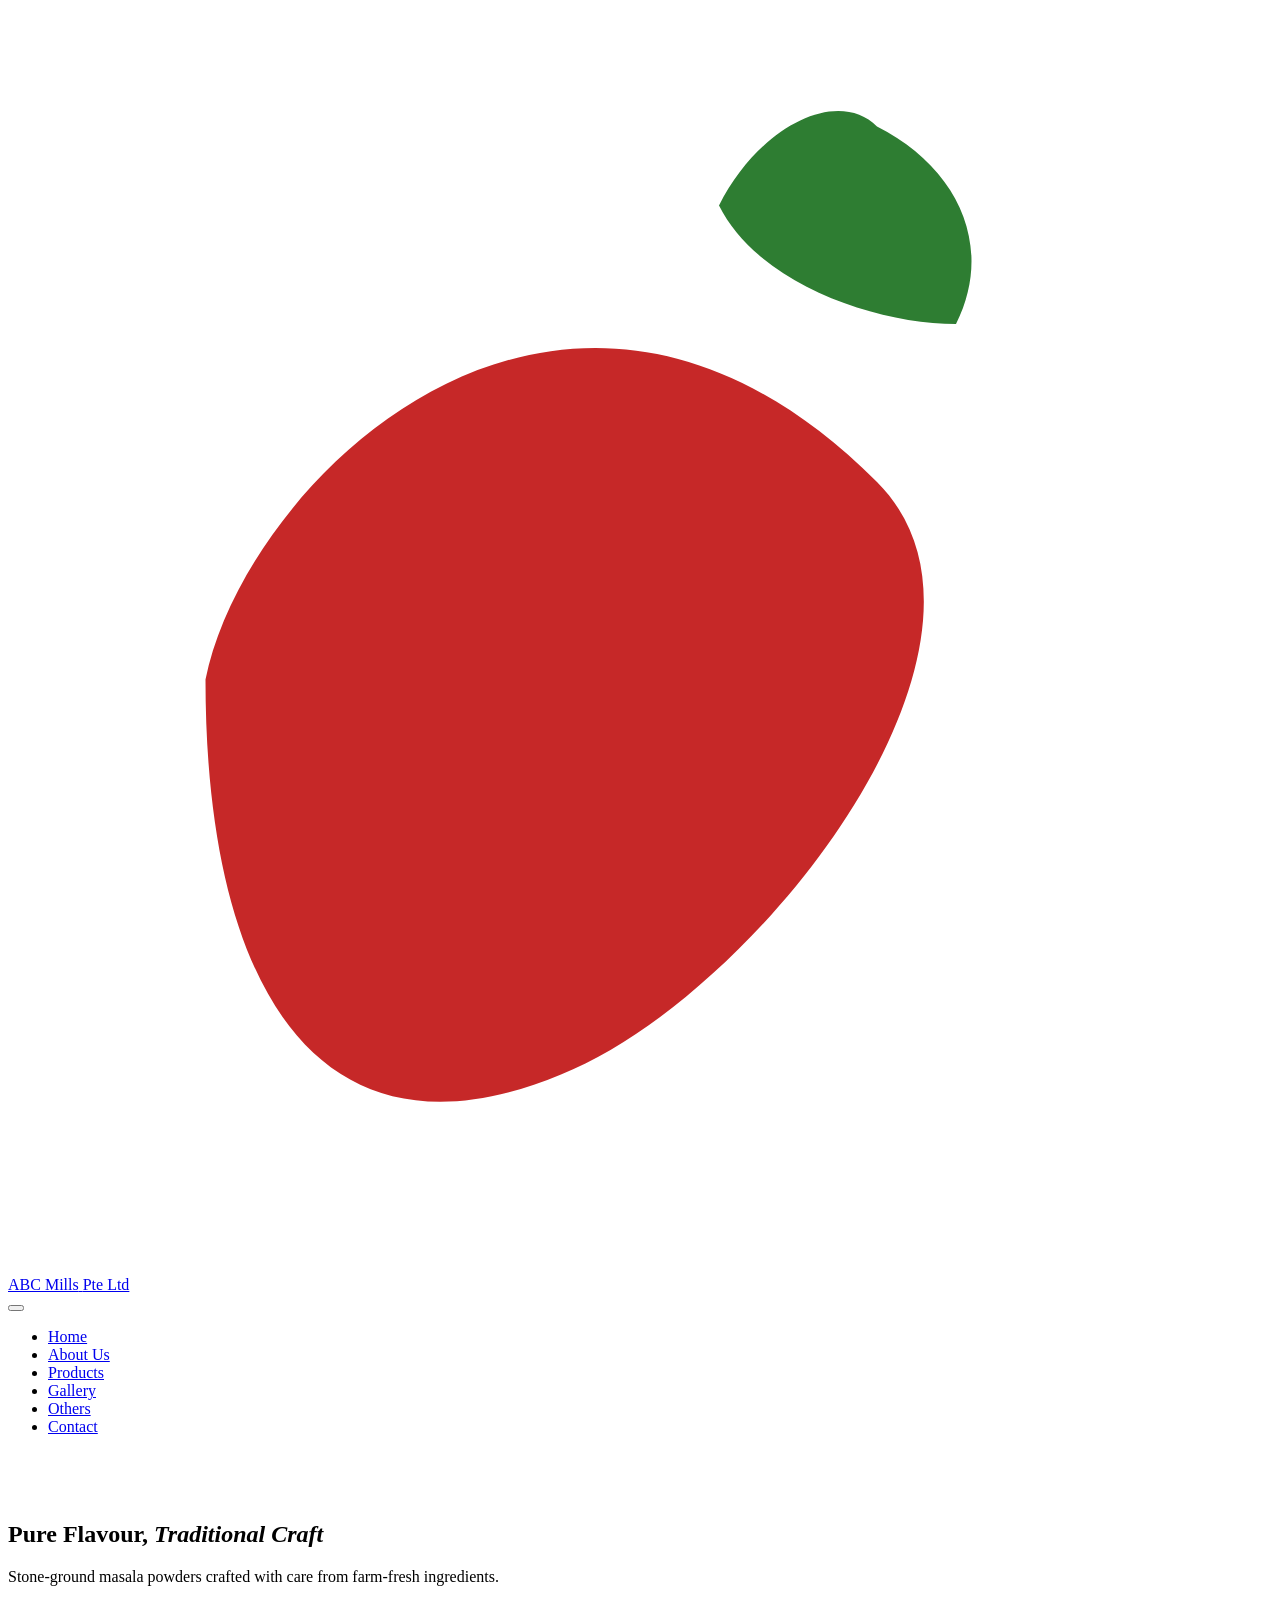
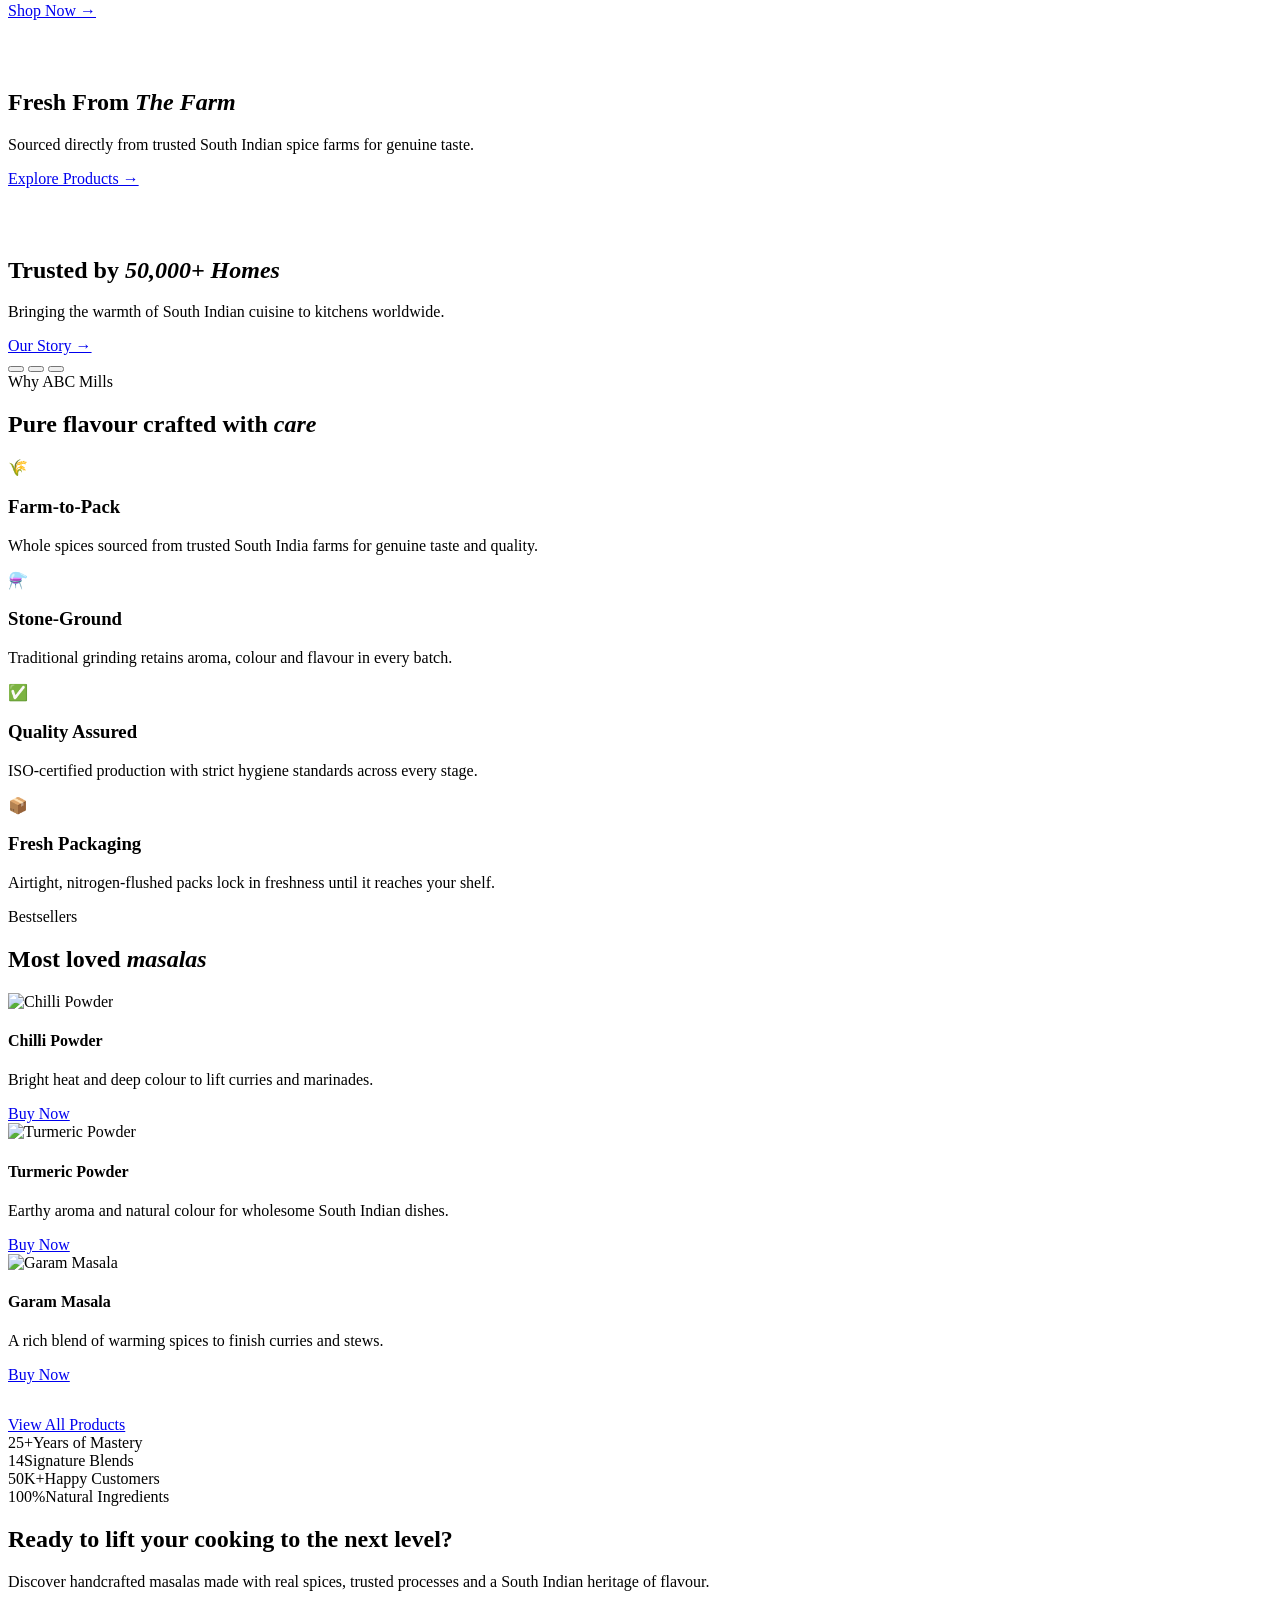
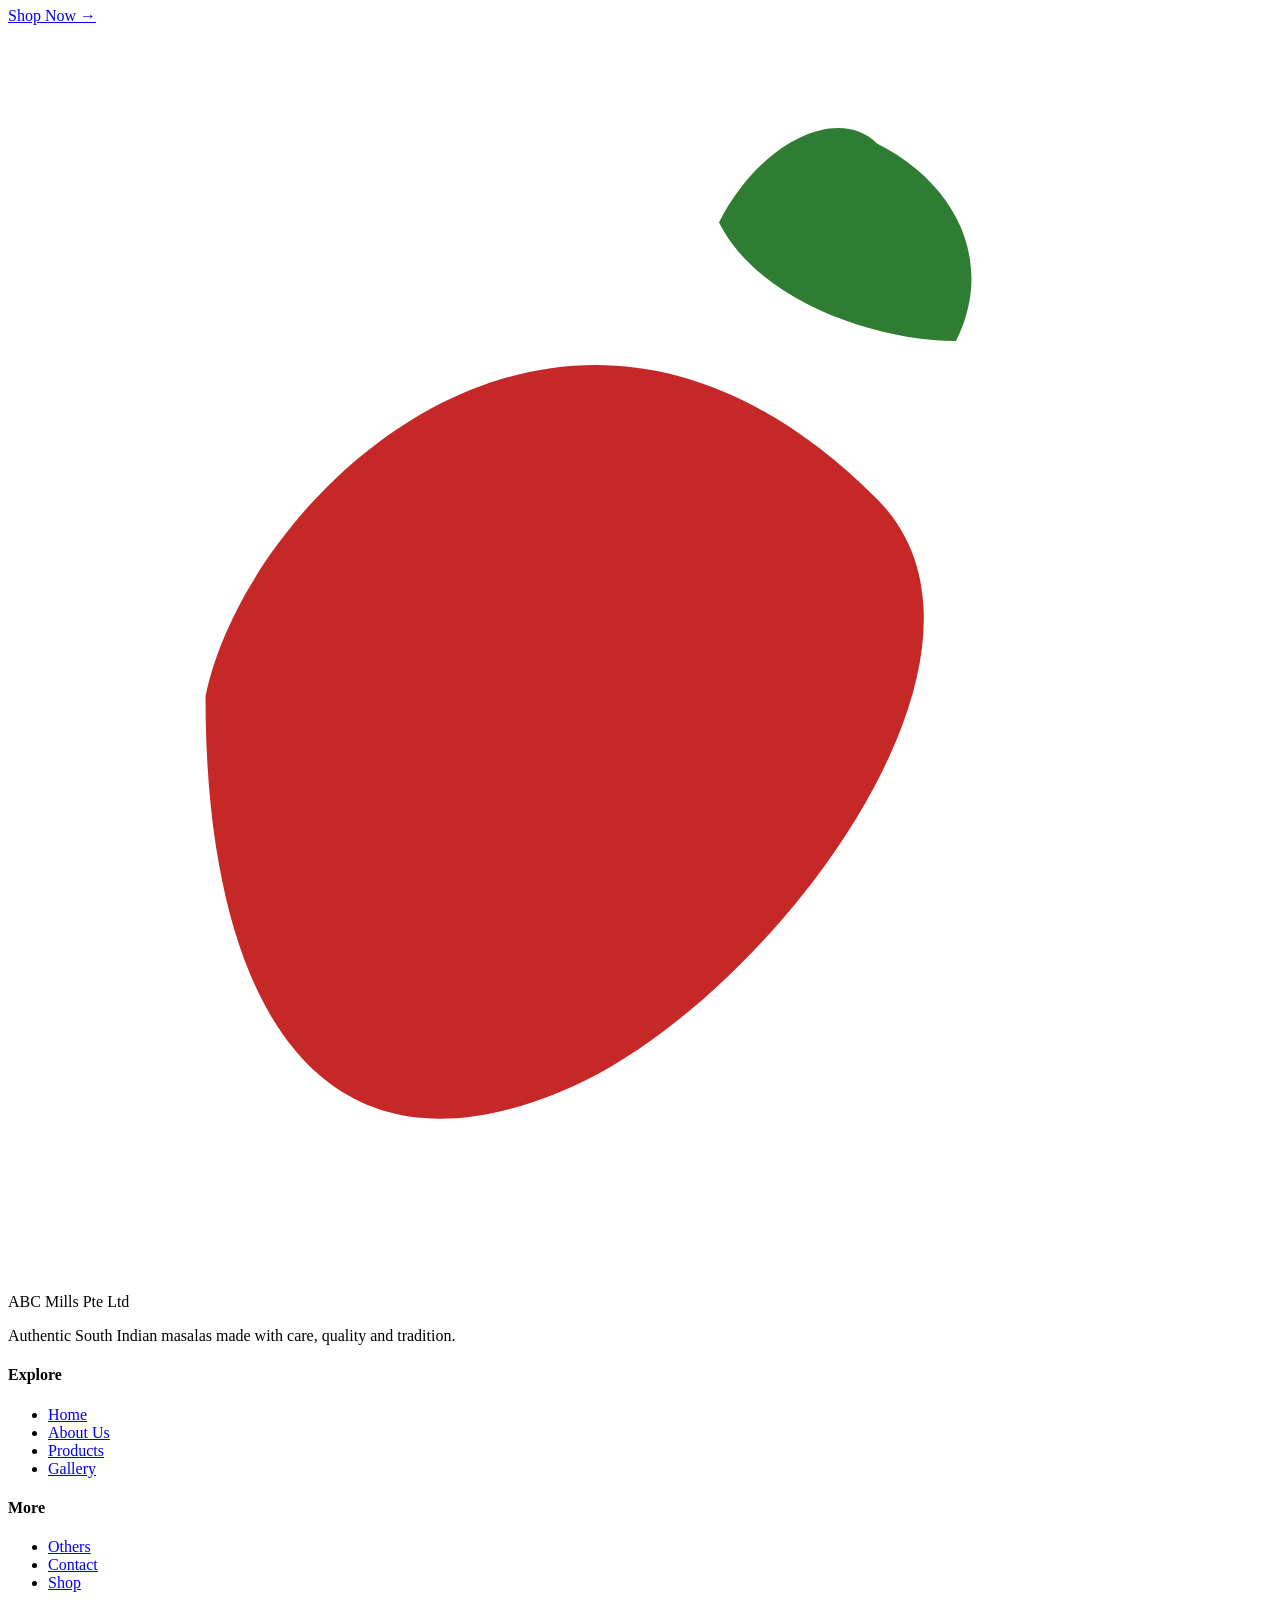
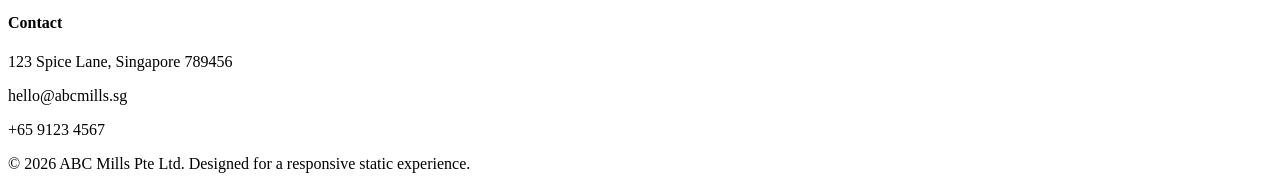
==== index.html @ 27a4ec45 "Add files via upload" ====
﻿<!DOCTYPE html>
<html lang="en">
<head>
  <meta charset="UTF-8" />
  <meta name="viewport" content="width=device-width, initial-scale=1.0" />
  <meta name="description" content="ABC Mills Pte Ltd makes authentic South Indian masala powders with fresh ingredients and traditional grinding methods." />
  <meta name="keywords" content="ABC Mills, masala powder, South Indian spices, chilli powder, turmeric, garam masala" />
  <meta name="author" content="ABC Mills Pte Ltd" />
  <title>ABC Mills Pte Ltd – Home</title>
  <link rel="preconnect" href="https://fonts.googleapis.com" />
  <link rel="preconnect" href="https://fonts.gstatic.com" crossorigin />
  <link href="https://fonts.googleapis.com/css2?family=Playfair+Display:ital,wght@0,400;0,600;0,700;1,400&family=DM+Sans:wght@300;400;500;600&display=swap" rel="stylesheet" />
  <!-- Font Awesome CDN -->
  <link rel="stylesheet" href="https://cdnjs.cloudflare.com/ajax/libs/font-awesome/6.5.1/css/all.min.css" integrity="sha512-DTOQO9RWCH3ppGqcWaEA1BIZOC6xxalwEsw9c2QQeAIftl+Vegovlnee1c9QX4TctnWMn13TZye+giMm8e2LwA==" crossorigin="anonymous" referrerpolicy="no-referrer" />
  <link rel="stylesheet" href="css/style.css" />
  <style>
    .hero-badge {
      display: inline-block;
      background: rgba(255,255,255,0.15);
      color: #fff;
      font-size: 0.8rem;
      font-weight: 600;
      letter-spacing: 1px;
      text-transform: uppercase;
      padding: 6px 16px;
      border-radius: 100px;
      margin-bottom: 1.25rem;
      border: 1px solid rgba(255,255,255,0.3);
      backdrop-filter: blur(4px);
    }
  </style>
</head>
<body data-page="home">
  <nav class="navbar" id="navbar" role="navigation" aria-label="Primary navigation">
    <div class="nav-container">
      <a href="index.html" class="nav-logo" aria-label="ABC Mills home page">
        <span class="logo-icon" aria-hidden="true">
          <svg xmlns="http://www.w3.org/2000/svg" viewBox="0 0 64 64" role="img" aria-hidden="true">
            <path fill="#c62828" d="M10 34c2-10 18-26 34-10 8 8-6 26-16 30-12 5-18-4-18-20z"/>
            <path fill="#2e7d32" d="M44 6c4 2 6 6 4 10-4 0-10-2-12-6 2-4 6-6 8-4z"/>
          </svg>
        </span>
        <div>
          <span class="logo-name">ABC Mills</span>
          <span class="logo-tagline">Pte Ltd</span>
        </div>
      </a>
      <button class="hamburger" id="hamburger" aria-controls="navLinks" aria-expanded="false" aria-label="Toggle menu">
        <span></span><span></span><span></span>
      </button>
      <ul class="nav-links" id="navLinks">
        <li><a href="index.html" class="nav-link" data-page="home">Home</a></li>
        <li><a href="about.html" class="nav-link" data-page="about">About Us</a></li>
        <li><a href="products.html" class="nav-link" data-page="products">Products</a></li>
        <li><a href="gallery.html" class="nav-link" data-page="gallery">Gallery</a></li>
        <li><a href="others.html" class="nav-link" data-page="others">Others</a></li>
        <li><a href="contact.html" class="nav-link" data-page="contact">Contact</a></li>
      </ul>
    </div>
  </nav>

  <main>
    <!-- ===== HERO BANNER SECTION ===== -->
    <section class="section" style="padding-bottom: 0;">
      <div class="container">
        <div class="hero-banner">
          <div class="hero-banner-slide active" style="background-image: url('img/banner/banner1.jpg');">
            <div class="hero-banner-content">
              <span class="hero-badge">Authentic South Indian Spices</span>
              <h1>Pure Flavour, <em>Traditional Craft</em></h1>
              <p>Stone-ground masala powders crafted with care from farm-fresh ingredients.</p>
              <a href="dummy-shop.html" class="btn btn-primary btn-lg">Shop Now →</a>
            </div>
          </div>
          <div class="hero-banner-slide" style="background-image: url('img/banner/banner2.jpg');">
            <div class="hero-banner-content">
              <span class="hero-badge">Premium Quality</span>
              <h1>Fresh From <em>The Farm</em></h1>
              <p>Sourced directly from trusted South Indian spice farms for genuine taste.</p>
              <a href="products.html" class="btn btn-primary btn-lg">Explore Products →</a>
            </div>
          </div>
          <div class="hero-banner-slide" style="background-image: url('img/banner/banner3.jpg');">
            <div class="hero-banner-content">
              <span class="hero-badge">25+ Years of Excellence</span>
              <h1>Trusted by <em>50,000+ Homes</em></h1>
              <p>Bringing the warmth of South Indian cuisine to kitchens worldwide.</p>
              <a href="about.html" class="btn btn-primary btn-lg">Our Story →</a>
            </div>
          </div>
          <div class="hero-banner-dots">
            <button class="hero-banner-dot active" aria-label="Go to slide 1"></button>
            <button class="hero-banner-dot" aria-label="Go to slide 2"></button>
            <button class="hero-banner-dot" aria-label="Go to slide 3"></button>
          </div>
        </div>
      </div>
    </section>

    <!-- ===== HIGHLIGHTS SECTION ===== -->
    <section class="section highlights-section">
      <div class="container">
        <div class="section-header">
          <span class="section-tag">Why ABC Mills</span>
          <h2>Pure flavour crafted with <em>care</em></h2>
        </div>
        <div class="highlights-grid">
          <div class="highlight-card animate-target">
            <span class="hcard-icon">🌾</span>
            <h3>Farm-to-Pack</h3>
            <p>Whole spices sourced from trusted South India farms for genuine taste and quality.</p>
          </div>
          <div class="highlight-card animate-target">
            <span class="hcard-icon">⚗️</span>
            <h3>Stone-Ground</h3>
            <p>Traditional grinding retains aroma, colour and flavour in every batch.</p>
          </div>
          <div class="highlight-card animate-target">
            <span class="hcard-icon">✅</span>
            <h3>Quality Assured</h3>
            <p>ISO-certified production with strict hygiene standards across every stage.</p>
          </div>
          <div class="highlight-card animate-target">
            <span class="hcard-icon">📦</span>
            <h3>Fresh Packaging</h3>
            <p>Airtight, nitrogen-flushed packs lock in freshness until it reaches your shelf.</p>
          </div>
        </div>
      </div>
    </section>

    <!-- ===== BESTSELLERS SECTION ===== -->
    <section class="section bestsellers-section">
      <div class="container">
        <div class="section-header">
          <span class="section-tag">Bestsellers</span>
          <h2>Most loved <em>masalas</em></h2>
        </div>
        <div class="products-grid">
          <div class="product-card animate-target">
            <div class="product-img">
              <img src="img/products/chilli-powder.jfif" alt="Chilli Powder" loading="lazy" />
            </div>
            <div class="product-info">
              <h4>Chilli Powder</h4>
              <p>Bright heat and deep colour to lift curries and marinades.</p>
              <a href="dummy-shop.html" class="btn btn-sm">Buy Now</a>
            </div>
          </div>
          <div class="product-card animate-target">
            <div class="product-img">
              <img src="img/products/turmeric-powder.jfif" alt="Turmeric Powder" loading="lazy" />
            </div>
            <div class="product-info">
              <h4>Turmeric Powder</h4>
              <p>Earthy aroma and natural colour for wholesome South Indian dishes.</p>
              <a href="dummy-shop.html" class="btn btn-sm">Buy Now</a>
            </div>
          </div>
          <div class="product-card animate-target">
            <div class="product-img">
              <img src="img/products/garam-masala.jfif" alt="Garam Masala" loading="lazy" />
            </div>
            <div class="product-info">
              <h4>Garam Masala</h4>
              <p>A rich blend of warming spices to finish curries and stews.</p>
              <a href="dummy-shop.html" class="btn btn-sm">Buy Now</a>
            </div>
          </div>
        </div>
        <div class="text-center" style="margin-top:2rem">
          <a href="products.html" class="btn btn-primary">View All Products</a>
        </div>
      </div>
    </section>

    <!-- ===== STATS BANNER ===== -->
    <section class="stats-banner">
      <div class="container">
        <div class="stats-grid">
          <div class="stat-item"><span class="stat-num">25+</span><span class="stat-label">Years of Mastery</span></div>
          <div class="stat-item"><span class="stat-num">14</span><span class="stat-label">Signature Blends</span></div>
          <div class="stat-item"><span class="stat-num">50K+</span><span class="stat-label">Happy Customers</span></div>
          <div class="stat-item"><span class="stat-num">100%</span><span class="stat-label">Natural Ingredients</span></div>
        </div>
      </div>
    </section>

    <!-- ===== CTA SECTION ===== -->
    <section class="section cta-section">
      <div class="container">
        <div class="cta-box animate-target">
          <h2>Ready to lift your cooking to the next level?</h2>
          <p>Discover handcrafted masalas made with real spices, trusted processes and a South Indian heritage of flavour.</p>
          <a href="dummy-shop.html" class="btn btn-primary btn-lg">Shop Now →</a>
        </div>
      </div>
    </section>
  </main>

  <!-- ===== FOOTER ===== -->
  <footer class="footer">
    <div class="container footer-top">
      <div class="footer-grid">
        <div class="footer-brand">
          <div class="footer-logo">
            <span class="logo-icon" aria-hidden="true">
              <svg xmlns="http://www.w3.org/2000/svg" viewBox="0 0 64 64" role="img" aria-hidden="true">
                <path fill="#c62828" d="M10 34c2-10 18-26 34-10 8 8-6 26-16 30-12 5-18-4-18-20z"/>
                <path fill="#2e7d32" d="M44 6c4 2 6 6 4 10-4 0-10-2-12-6 2-4 6-6 8-4z"/>
              </svg>
            </span>
            <div>
              <span class="logo-name">ABC Mills</span>
              <span class="logo-tagline">Pte Ltd</span>
            </div>
          </div>
          <p>Authentic South Indian masalas made with care, quality and tradition.</p>
        </div>
        <div class="footer-nav">
          <h4>Explore</h4>
          <ul>
            <li><a href="index.html">Home</a></li>
            <li><a href="about.html">About Us</a></li>
            <li><a href="products.html">Products</a></li>
            <li><a href="gallery.html">Gallery</a></li>
          </ul>
        </div>
        <div class="footer-nav">
          <h4>More</h4>
          <ul>
            <li><a href="others.html">Others</a></li>
            <li><a href="contact.html">Contact</a></li>
            <li><a href="dummy-shop.html">Shop</a></li>
          </ul>
        </div>
        <div class="footer-contact">
          <h4>Contact</h4>
          <p>123 Spice Lane, Singapore 789456</p>
          <p>hello@abcmills.sg</p>
          <p>+65 9123 4567</p>
        </div>
      </div>
    </div>
    <div class="container footer-bottom">
      <p>© 2026 ABC Mills Pte Ltd. Designed for a responsive static experience.</p>
    </div>
  </footer>

  <script src="js/main.js"></script>
</body>
</html>
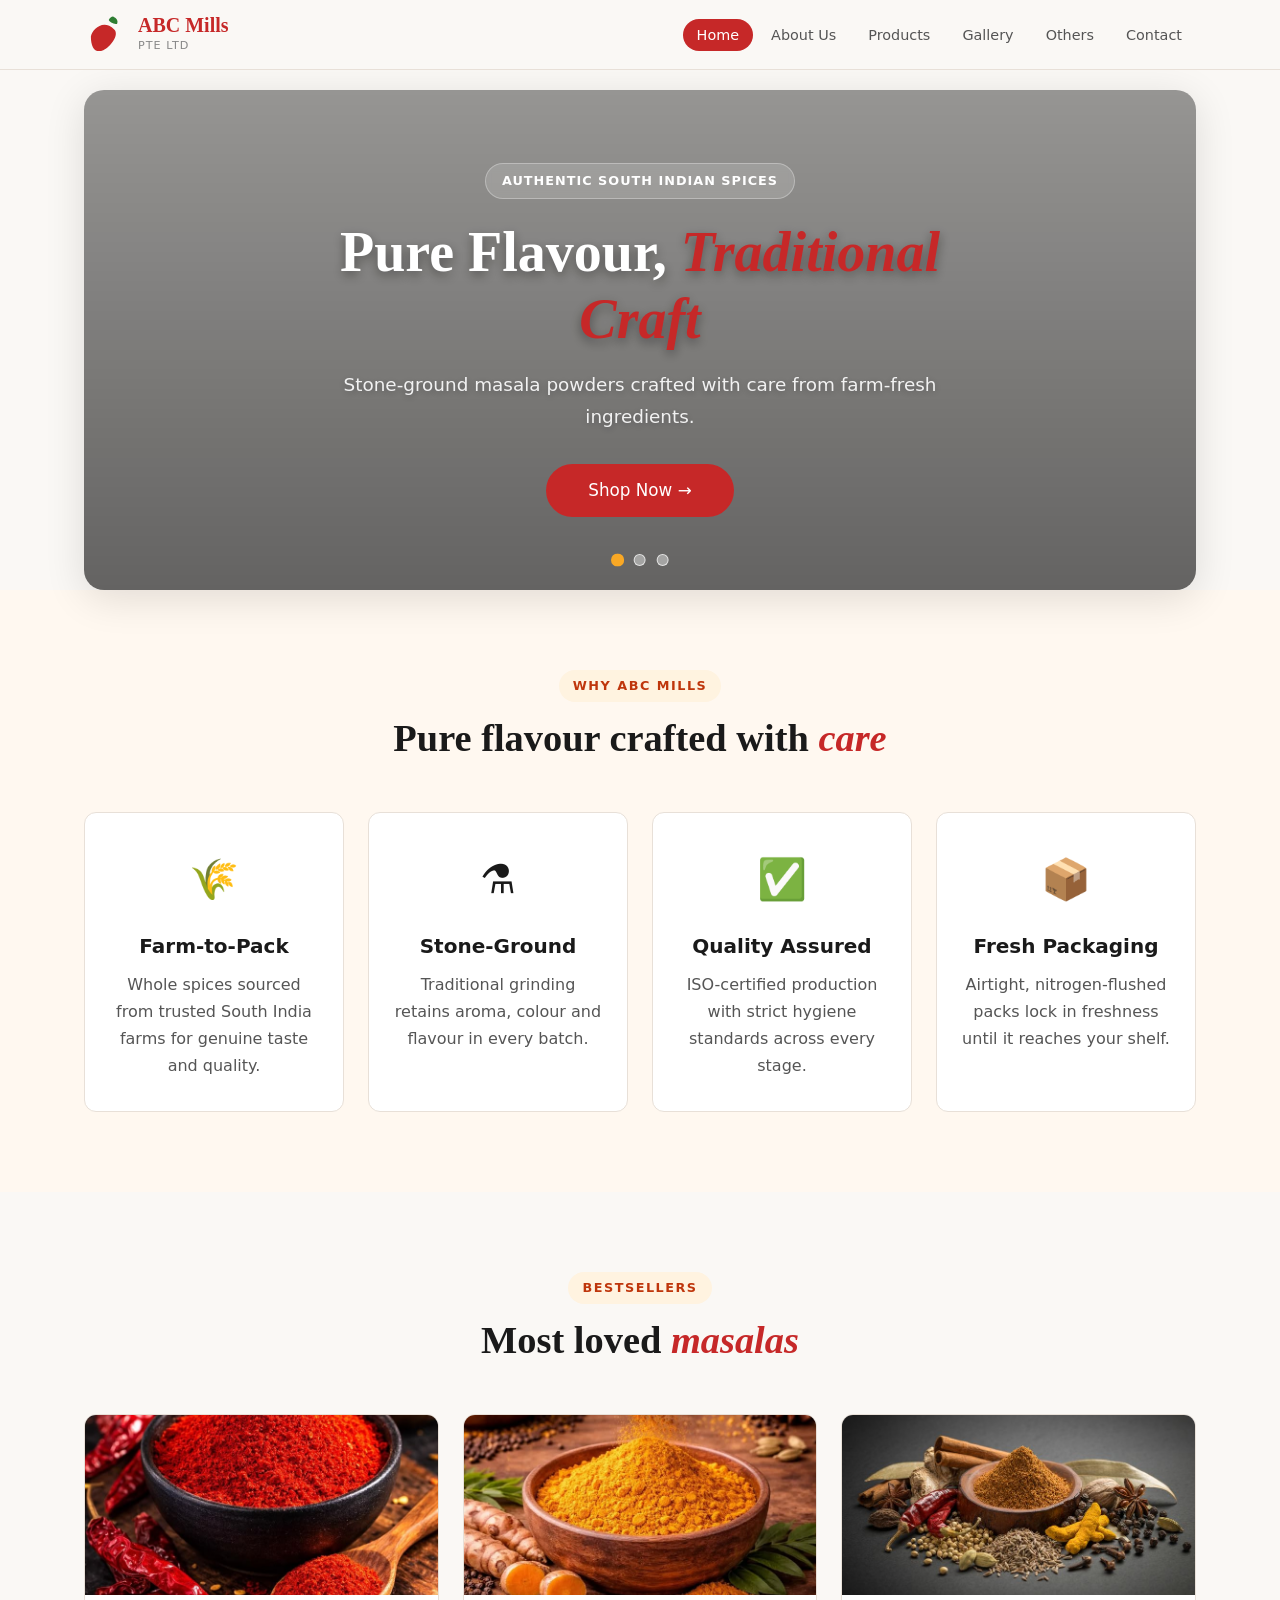
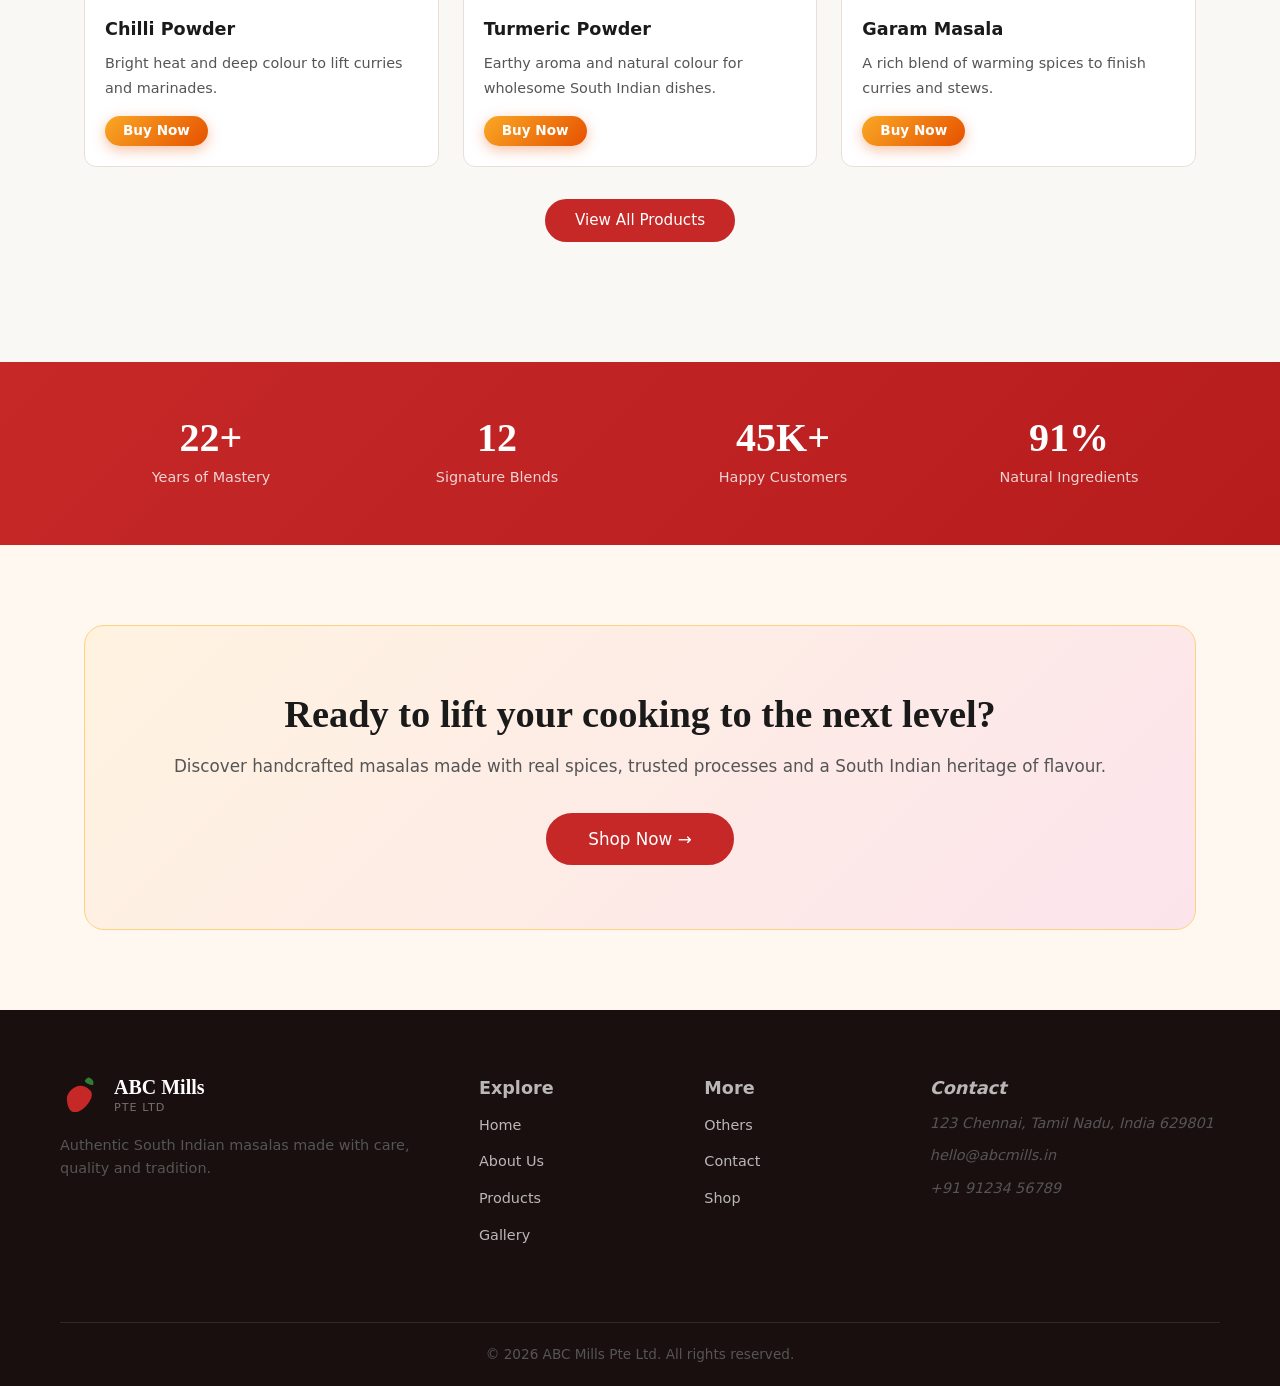
==== commit 8181a999: "Akil" ====
--- a/index.html
+++ b/index.html
@@ -3,17 +3,69 @@
 <head>
   <meta charset="UTF-8" />
   <meta name="viewport" content="width=device-width, initial-scale=1.0" />
-  <meta name="description" content="ABC Mills Pte Ltd makes authentic South Indian masala powders with fresh ingredients and traditional grinding methods." />
-  <meta name="keywords" content="ABC Mills, masala powder, South Indian spices, chilli powder, turmeric, garam masala" />
+
+  <meta name="description" content="ABC Mills Pte Ltd – Authentic South Indian masala powders stone-ground from farm-fresh spices. Shop chilli powder, turmeric, garam masala and 14+ signature blends. Trusted by 50,000+ homes." />
+  <meta name="keywords" content="ABC Mills, masala powder, South Indian spices, chilli powder, turmeric powder, garam masala, stone-ground spices, India spices, authentic masala" />
   <meta name="author" content="ABC Mills Pte Ltd" />
-  <title>ABC Mills Pte Ltd – Home</title>
+  <meta name="robots" content="index, follow" />
+  <link rel="canonical" href="https://abc-mills.netlify.app//index.html" />
+
+  <meta property="og:type" content="website" />
+  <meta property="og:url" content="https://abc-mills.netlify.app//" />
+  <meta property="og:title" content="ABC Mills Pte Ltd – Authentic South Indian Masala Powders" />
+  <meta property="og:description" content="Stone-ground masala powders crafted with care from farm-fresh South Indian spices. 25+ years of tradition, trusted by 50,000+ homes." />
+  <meta property="og:image" content="https://abc-mills.netlify.app//img/og-image.jpg" />
+  <meta property="og:site_name" content="ABC Mills Pte Ltd" />
+  <meta property="og:locale" content="en_IND" />
+
+  <meta name="twitter:card" content="summary_large_image" />
+  <meta name="twitter:title" content="ABC Mills Pte Ltd – Authentic South Indian Masala Powders" />
+  <meta name="twitter:description" content="Stone-ground masala powders from farm-fresh South Indian spices. Trusted by 50,000+ homes." />
+  <meta name="twitter:image" content="https://abc-mills.netlify.app//img/og-image.jpg" />
+
+  <title>ABC Mills Pte Ltd – Authentic South Indian Masala Powders | Since 1999</title>
+
   <link rel="preconnect" href="https://fonts.googleapis.com" />
   <link rel="preconnect" href="https://fonts.gstatic.com" crossorigin />
   <link href="https://fonts.googleapis.com/css2?family=Playfair+Display:ital,wght@0,400;0,600;0,700;1,400&family=DM+Sans:wght@300;400;500;600&display=swap" rel="stylesheet" />
-  <!-- Font Awesome CDN -->
   <link rel="stylesheet" href="https://cdnjs.cloudflare.com/ajax/libs/font-awesome/6.5.1/css/all.min.css" integrity="sha512-DTOQO9RWCH3ppGqcWaEA1BIZOC6xxalwEsw9c2QQeAIftl+Vegovlnee1c9QX4TctnWMn13TZye+giMm8e2LwA==" crossorigin="anonymous" referrerpolicy="no-referrer" />
   <link rel="stylesheet" href="css/style.css" />
+
   <style>
+    .hero-banner-section {
+      padding-top: calc(var(--nav-height) + 1.25rem); /* space below fixed nav */
+      padding-bottom: 0;
+    }
+    @media (max-width: 640px) {
+      .hero-banner-section {
+        padding-top: calc(var(--nav-height) + 1rem);
+      }
+    }
+
+    .btn-buy {
+      background: linear-gradient(135deg, #f9a825, #e65100);
+      color: #fff !important;
+      border: none;
+      font-weight: 600;
+      box-shadow: 0 4px 14px rgba(230, 81, 0, 0.35);
+      transition: all 0.25s ease;
+    }
+    .btn-buy:hover {
+      background: linear-gradient(135deg, #ffb300, #bf360c);
+      transform: translateY(-2px);
+      box-shadow: 0 6px 20px rgba(230, 81, 0, 0.5);
+    }
+
+    .stat-num {
+      display: block;
+      font-family: var(--font-display);
+      font-size: 2.5rem;
+      font-weight: 700;
+      color: #fff;
+      line-height: 1;
+      transition: opacity 0.3s;
+    }
+
     .hero-badge {
       display: inline-block;
       background: rgba(255,255,255,0.15);
@@ -48,80 +100,79 @@
       <button class="hamburger" id="hamburger" aria-controls="navLinks" aria-expanded="false" aria-label="Toggle menu">
         <span></span><span></span><span></span>
       </button>
-      <ul class="nav-links" id="navLinks">
-        <li><a href="index.html" class="nav-link" data-page="home">Home</a></li>
-        <li><a href="about.html" class="nav-link" data-page="about">About Us</a></li>
-        <li><a href="products.html" class="nav-link" data-page="products">Products</a></li>
-        <li><a href="gallery.html" class="nav-link" data-page="gallery">Gallery</a></li>
-        <li><a href="others.html" class="nav-link" data-page="others">Others</a></li>
-        <li><a href="contact.html" class="nav-link" data-page="contact">Contact</a></li>
+      <ul class="nav-links" id="navLinks" role="menubar">
+        <li role="none"><a href="index.html" class="nav-link active" data-page="home" role="menuitem">Home</a></li>
+        <li role="none"><a href="about.html" class="nav-link" data-page="about" role="menuitem">About Us</a></li>
+        <li role="none"><a href="products.html" class="nav-link" data-page="products" role="menuitem">Products</a></li>
+        <li role="none"><a href="gallery.html" class="nav-link" data-page="gallery" role="menuitem">Gallery</a></li>
+        <li role="none"><a href="others.html" class="nav-link" data-page="others" role="menuitem">Others</a></li>
+        <li role="none"><a href="contact.html" class="nav-link" data-page="contact" role="menuitem">Contact</a></li>
       </ul>
     </div>
   </nav>
 
-  <main>
-    <!-- ===== HERO BANNER SECTION ===== -->
-    <section class="section" style="padding-bottom: 0;">
-      <div class="container">
-        <div class="hero-banner">
-          <div class="hero-banner-slide active" style="background-image: url('img/banner/banner1.jpg');">
+  <main id="main-content">
+
+    <section class="section hero-banner-section" aria-label="Featured promotions">
+      <div class="container">
+        <div class="hero-banner" role="region" aria-label="Image slideshow">
+          <div class="hero-banner-slide active" style="background-image: url('img/banner/banner1.jpg');" aria-hidden="false">
             <div class="hero-banner-content">
               <span class="hero-badge">Authentic South Indian Spices</span>
               <h1>Pure Flavour, <em>Traditional Craft</em></h1>
               <p>Stone-ground masala powders crafted with care from farm-fresh ingredients.</p>
-              <a href="dummy-shop.html" class="btn btn-primary btn-lg">Shop Now →</a>
-            </div>
-          </div>
-          <div class="hero-banner-slide" style="background-image: url('img/banner/banner2.jpg');">
+              <a href="dummy-shop.html" class="btn btn-primary btn-lg" aria-label="Shop ABC Mills masala powders">Shop Now →</a>
+            </div>
+          </div>
+          <div class="hero-banner-slide" style="background-image: url('img/banner/banner2.jpg');" aria-hidden="true">
             <div class="hero-banner-content">
               <span class="hero-badge">Premium Quality</span>
               <h1>Fresh From <em>The Farm</em></h1>
               <p>Sourced directly from trusted South Indian spice farms for genuine taste.</p>
-              <a href="products.html" class="btn btn-primary btn-lg">Explore Products →</a>
-            </div>
-          </div>
-          <div class="hero-banner-slide" style="background-image: url('img/banner/banner3.jpg');">
+              <a href="products.html" class="btn btn-primary btn-lg" aria-label="Explore ABC Mills products">Explore Products →</a>
+            </div>
+          </div>
+          <div class="hero-banner-slide" style="background-image: url('img/banner/banner3.jpg');" aria-hidden="true">
             <div class="hero-banner-content">
               <span class="hero-badge">25+ Years of Excellence</span>
               <h1>Trusted by <em>50,000+ Homes</em></h1>
               <p>Bringing the warmth of South Indian cuisine to kitchens worldwide.</p>
-              <a href="about.html" class="btn btn-primary btn-lg">Our Story →</a>
-            </div>
-          </div>
-          <div class="hero-banner-dots">
-            <button class="hero-banner-dot active" aria-label="Go to slide 1"></button>
-            <button class="hero-banner-dot" aria-label="Go to slide 2"></button>
-            <button class="hero-banner-dot" aria-label="Go to slide 3"></button>
-          </div>
-        </div>
-      </div>
-    </section>
-
-    <!-- ===== HIGHLIGHTS SECTION ===== -->
-    <section class="section highlights-section">
+              <a href="about.html" class="btn btn-primary btn-lg" aria-label="Learn about ABC Mills story">Our Story →</a>
+            </div>
+          </div>
+          <div class="hero-banner-dots" role="tablist" aria-label="Slideshow controls">
+            <button class="hero-banner-dot active" aria-label="Go to slide 1" role="tab" aria-selected="true"></button>
+            <button class="hero-banner-dot" aria-label="Go to slide 2" role="tab" aria-selected="false"></button>
+            <button class="hero-banner-dot" aria-label="Go to slide 3" role="tab" aria-selected="false"></button>
+          </div>
+        </div>
+      </div>
+    </section>
+
+    <section class="section highlights-section" aria-labelledby="highlights-heading">
       <div class="container">
         <div class="section-header">
           <span class="section-tag">Why ABC Mills</span>
-          <h2>Pure flavour crafted with <em>care</em></h2>
+          <h2 id="highlights-heading">Pure flavour crafted with <em>care</em></h2>
         </div>
         <div class="highlights-grid">
           <div class="highlight-card animate-target">
-            <span class="hcard-icon">🌾</span>
+            <span class="hcard-icon" aria-hidden="true">🌾</span>
             <h3>Farm-to-Pack</h3>
             <p>Whole spices sourced from trusted South India farms for genuine taste and quality.</p>
           </div>
           <div class="highlight-card animate-target">
-            <span class="hcard-icon">⚗️</span>
+            <span class="hcard-icon" aria-hidden="true">⚗️</span>
             <h3>Stone-Ground</h3>
             <p>Traditional grinding retains aroma, colour and flavour in every batch.</p>
           </div>
           <div class="highlight-card animate-target">
-            <span class="hcard-icon">✅</span>
+            <span class="hcard-icon" aria-hidden="true">✅</span>
             <h3>Quality Assured</h3>
             <p>ISO-certified production with strict hygiene standards across every stage.</p>
           </div>
           <div class="highlight-card animate-target">
-            <span class="hcard-icon">📦</span>
+            <span class="hcard-icon" aria-hidden="true">📦</span>
             <h3>Fresh Packaging</h3>
             <p>Airtight, nitrogen-flushed packs lock in freshness until it reaches your shelf.</p>
           </div>
@@ -129,77 +180,85 @@
       </div>
     </section>
 
-    <!-- ===== BESTSELLERS SECTION ===== -->
-    <section class="section bestsellers-section">
+    <section class="section bestsellers-section" aria-labelledby="bestsellers-heading">
       <div class="container">
         <div class="section-header">
           <span class="section-tag">Bestsellers</span>
-          <h2>Most loved <em>masalas</em></h2>
-        </div>
-        <div class="products-grid">
-          <div class="product-card animate-target">
+          <h2 id="bestsellers-heading">Most loved <em>masalas</em></h2>
+        </div>
+        <div class="products-grid" role="list">
+          <article class="product-card animate-target" role="listitem" itemscope itemtype="https://schema.org/Product">
             <div class="product-img">
-              <img src="img/products/chilli-powder.jfif" alt="Chilli Powder" loading="lazy" />
+              <img src="img/products/chilli-powder.jfif" alt="ABC Mills Chilli Powder – bright red, stone-ground for bold heat" loading="lazy" itemprop="image" />
             </div>
             <div class="product-info">
-              <h4>Chilli Powder</h4>
-              <p>Bright heat and deep colour to lift curries and marinades.</p>
-              <a href="dummy-shop.html" class="btn btn-sm">Buy Now</a>
-            </div>
-          </div>
-          <div class="product-card animate-target">
+              <h4 itemprop="name">Chilli Powder</h4>
+              <p itemprop="description">Bright heat and deep colour to lift curries and marinades.</p>
+              <a href="dummy-shop.html" class="btn btn-sm btn-buy" aria-label="Buy Chilli Powder from ABC Mills">Buy Now</a>
+            </div>
+          </article>
+          <article class="product-card animate-target" role="listitem" itemscope itemtype="https://schema.org/Product">
             <div class="product-img">
-              <img src="img/products/turmeric-powder.jfif" alt="Turmeric Powder" loading="lazy" />
+              <img src="img/products/turmeric-powder.jfif" alt="ABC Mills Turmeric Powder – golden, farm-fresh, stone-ground" loading="lazy" itemprop="image" />
             </div>
             <div class="product-info">
-              <h4>Turmeric Powder</h4>
-              <p>Earthy aroma and natural colour for wholesome South Indian dishes.</p>
-              <a href="dummy-shop.html" class="btn btn-sm">Buy Now</a>
-            </div>
-          </div>
-          <div class="product-card animate-target">
+              <h4 itemprop="name">Turmeric Powder</h4>
+              <p itemprop="description">Earthy aroma and natural colour for wholesome South Indian dishes.</p>
+              <a href="dummy-shop.html" class="btn btn-sm btn-buy" aria-label="Buy Turmeric Powder from ABC Mills">Buy Now</a>
+            </div>
+          </article>
+          <article class="product-card animate-target" role="listitem" itemscope itemtype="https://schema.org/Product">
             <div class="product-img">
-              <img src="img/products/garam-masala.jfif" alt="Garam Masala" loading="lazy" />
+              <img src="img/products/garam-masala.jfif" alt="ABC Mills Garam Masala – rich warming spice blend" loading="lazy" itemprop="image" />
             </div>
             <div class="product-info">
-              <h4>Garam Masala</h4>
-              <p>A rich blend of warming spices to finish curries and stews.</p>
-              <a href="dummy-shop.html" class="btn btn-sm">Buy Now</a>
-            </div>
-          </div>
+              <h4 itemprop="name">Garam Masala</h4>
+              <p itemprop="description">A rich blend of warming spices to finish curries and stews.</p>
+              <a href="dummy-shop.html" class="btn btn-sm btn-buy" aria-label="Buy Garam Masala from ABC Mills">Buy Now</a>
+            </div>
+          </article>
         </div>
         <div class="text-center" style="margin-top:2rem">
-          <a href="products.html" class="btn btn-primary">View All Products</a>
-        </div>
-      </div>
-    </section>
-
-    <!-- ===== STATS BANNER ===== -->
-    <section class="stats-banner">
+          <a href="products.html" class="btn btn-primary" aria-label="View all ABC Mills masala products">View All Products</a>
+        </div>
+      </div>
+    </section>
+
+    <section class="stats-banner" aria-label="ABC Mills achievements">
       <div class="container">
         <div class="stats-grid">
-          <div class="stat-item"><span class="stat-num">25+</span><span class="stat-label">Years of Mastery</span></div>
-          <div class="stat-item"><span class="stat-num">14</span><span class="stat-label">Signature Blends</span></div>
-          <div class="stat-item"><span class="stat-num">50K+</span><span class="stat-label">Happy Customers</span></div>
-          <div class="stat-item"><span class="stat-num">100%</span><span class="stat-label">Natural Ingredients</span></div>
-        </div>
-      </div>
-    </section>
-
-    <!-- ===== CTA SECTION ===== -->
-    <section class="section cta-section">
+          <div class="stat-item">
+            <span class="stat-num" data-target="25" data-suffix="+">25+</span>
+            <span class="stat-label">Years of Mastery</span>
+          </div>
+          <div class="stat-item">
+            <span class="stat-num" data-target="14" data-suffix="">14</span>
+            <span class="stat-label">Signature Blends</span>
+          </div>
+          <div class="stat-item">
+            <span class="stat-num" data-target="50" data-suffix="K+">50K+</span>
+            <span class="stat-label">Happy Customers</span>
+          </div>
+          <div class="stat-item">
+            <span class="stat-num" data-target="100" data-suffix="%">100%</span>
+            <span class="stat-label">Natural Ingredients</span>
+          </div>
+        </div>
+      </div>
+    </section>
+
+    <section class="section cta-section" aria-labelledby="cta-heading">
       <div class="container">
         <div class="cta-box animate-target">
-          <h2>Ready to lift your cooking to the next level?</h2>
+          <h2 id="cta-heading">Ready to lift your cooking to the next level?</h2>
           <p>Discover handcrafted masalas made with real spices, trusted processes and a South Indian heritage of flavour.</p>
-          <a href="dummy-shop.html" class="btn btn-primary btn-lg">Shop Now →</a>
+          <a href="dummy-shop.html" class="btn btn-primary btn-lg" aria-label="Shop ABC Mills masala powders now">Shop Now →</a>
         </div>
       </div>
     </section>
   </main>
 
-  <!-- ===== FOOTER ===== -->
-  <footer class="footer">
+  <footer class="footer" role="contentinfo">
     <div class="container footer-top">
       <div class="footer-grid">
         <div class="footer-brand">
@@ -217,7 +276,7 @@
           </div>
           <p>Authentic South Indian masalas made with care, quality and tradition.</p>
         </div>
-        <div class="footer-nav">
+        <nav class="footer-nav" aria-label="Footer explore links">
           <h4>Explore</h4>
           <ul>
             <li><a href="index.html">Home</a></li>
@@ -225,28 +284,66 @@
             <li><a href="products.html">Products</a></li>
             <li><a href="gallery.html">Gallery</a></li>
           </ul>
-        </div>
-        <div class="footer-nav">
+        </nav>
+        <nav class="footer-nav" aria-label="Footer more links">
           <h4>More</h4>
           <ul>
             <li><a href="others.html">Others</a></li>
             <li><a href="contact.html">Contact</a></li>
             <li><a href="dummy-shop.html">Shop</a></li>
           </ul>
-        </div>
-        <div class="footer-contact">
+        </nav>
+        <address class="footer-contact">
           <h4>Contact</h4>
-          <p>123 Spice Lane, Singapore 789456</p>
-          <p>hello@abcmills.sg</p>
-          <p>+65 9123 4567</p>
-        </div>
+          <p>123 Chennai, Tamil Nadu, India 629801</p>
+          <p><a href="mailto:hello@abcmills.in" style="color:inherit">hello@abcmills.in</a></p>
+          <p><a href="tel:+6591234567" style="color:inherit">+91 91234 56789</a></p>
+        </address>
       </div>
     </div>
     <div class="container footer-bottom">
-      <p>© 2026 ABC Mills Pte Ltd. Designed for a responsive static experience.</p>
+      <p>© 2026 ABC Mills Pte Ltd. All rights reserved.</p>
     </div>
   </footer>
 
   <script src="js/main.js"></script>
+  <script>
+    (function () {
+      const statNums = document.querySelectorAll('.stat-num[data-target]');
+      if (!statNums.length) return;
+
+      function animateCount(el) {
+        const target = parseInt(el.dataset.target, 10);
+        const suffix = el.dataset.suffix || '';
+        const duration = 1800; // ms
+        const startTime = performance.now();
+
+        function update(currentTime) {
+          const elapsed = currentTime - startTime;
+          const progress = Math.min(elapsed / duration, 1);
+          const eased = 1 - Math.pow(1 - progress, 3);
+          const current = Math.floor(eased * target);
+          el.textContent = current + suffix;
+          if (progress < 1) requestAnimationFrame(update);
+        }
+
+        requestAnimationFrame(update);
+      }
+
+      const observer = new IntersectionObserver(
+        (entries) => {
+          entries.forEach((entry) => {
+            if (entry.isIntersecting) {
+              animateCount(entry.target);
+              observer.unobserve(entry.target); // run once
+            }
+          });
+        },
+        { threshold: 0.4 }
+      );
+
+      statNums.forEach((el) => observer.observe(el));
+    })();
+  </script>
 </body>
 </html>
--- a/css/style.css
+++ b/css/style.css
@@ -0,0 +1,897 @@
+/* ===== RESET & BASE ===== */
+*, *::before, *::after { box-sizing: border-box; margin: 0; padding: 0; }
+
+:root {
+  --primary: #c62828;
+  --primary-dark: #8e0000;
+  --primary-light: #ff5f52;
+  --accent: #f9a825;
+  --accent-dark: #c17900;
+  --text: #1a1a1a;
+  --text-muted: #555;
+  --text-light: #888;
+  --bg: #faf8f5;
+  --bg-warm: #fff8f0;
+  --bg-card: #ffffff;
+  --border: #e8e0d8;
+  --shadow: 0 2px 16px rgba(0,0,0,0.08);
+  --shadow-lg: 0 8px 40px rgba(0,0,0,0.12);
+  --radius: 12px;
+  --radius-sm: 8px;
+  --radius-lg: 20px;
+  --nav-height: 70px;
+  --font-display: 'Playfair Display', Georgia, serif;
+  --font-body: 'DM Sans', system-ui, sans-serif;
+}
+
+html { scroll-behavior: smooth; }
+
+body {
+  font-family: var(--font-body);
+  background: var(--bg);
+  color: var(--text);
+  line-height: 1.7;
+  font-size: 16px;
+}
+
+a { text-decoration: none; color: inherit; }
+img { max-width: 100%; display: block; }
+em { font-style: italic; color: var(--primary); }
+
+/* ===== SCROLLBAR ===== */
+::-webkit-scrollbar { width: 6px; }
+::-webkit-scrollbar-track { background: var(--bg); }
+::-webkit-scrollbar-thumb { background: var(--primary); border-radius: 3px; }
+
+/* ===== TYPOGRAPHY ===== */
+h1 { font-family: var(--font-display); font-size: clamp(2rem, 5vw, 3.5rem); font-weight: 700; line-height: 1.2; }
+h2 { font-family: var(--font-display); font-size: clamp(1.6rem, 3vw, 2.4rem); font-weight: 600; line-height: 1.3; margin-bottom: 1rem; }
+h3 { font-size: 1.25rem; font-weight: 600; margin-bottom: 0.5rem; }
+h4 { font-size: 1.1rem; font-weight: 600; margin-bottom: 0.4rem; }
+h5 { font-size: 0.95rem; font-weight: 600; letter-spacing: 0.5px; text-transform: uppercase; color: var(--text-muted); margin-bottom: 1rem; }
+p { margin-bottom: 0.8rem; color: var(--text-muted); }
+p:last-child { margin-bottom: 0; }
+
+/* ===== LAYOUT ===== */
+.container { max-width: 1160px; margin: 0 auto; padding: 0 1.5rem; }
+.section { padding: 5rem 0; }
+
+.section-header { text-align: center; margin-bottom: 3rem; }
+.section-tag {
+  display: inline-block;
+  background: #fff3e0;
+  color: #bf360c;
+  font-size: 0.8rem;
+  font-weight: 600;
+  letter-spacing: 1.5px;
+  text-transform: uppercase;
+  padding: 5px 14px;
+  border-radius: 100px;
+  margin-bottom: 0.75rem;
+}
+
+.text-center { text-align: center; }
+
+/* ===== BUTTONS ===== */
+.btn {
+  display: inline-block;
+  padding: 12px 28px;
+  border-radius: 100px;
+  font-family: var(--font-body);
+  font-size: 0.95rem;
+  font-weight: 500;
+  cursor: pointer;
+  transition: all 0.22s ease;
+  border: 2px solid transparent;
+  line-height: 1;
+  white-space: nowrap;
+}
+.btn-primary {
+  background: var(--primary);
+  color: #fff;
+  border-color: var(--primary);
+}
+.btn-primary:hover {
+  background: var(--primary-dark);
+  border-color: var(--primary-dark);
+  transform: translateY(-2px);
+  box-shadow: 0 6px 20px rgba(198,40,40,0.35);
+}
+.btn-outline {
+  background: transparent;
+  color: var(--primary);
+  border-color: var(--primary);
+}
+.btn-outline:hover {
+  background: var(--primary);
+  color: #fff;
+  transform: translateY(-2px);
+}
+.btn-sm { padding: 8px 18px; font-size: 0.85rem; }
+.btn-lg { padding: 16px 40px; font-size: 1.05rem; }
+.btn-full { width: 100%; text-align: center; padding: 14px; }
+
+/* ===== NAVBAR ===== */
+.navbar {
+  position: fixed;
+  top: 0;
+  left: 0;
+  right: 0;
+  height: var(--nav-height);
+  background: rgba(250,248,245,0.95);
+  backdrop-filter: blur(12px);
+  border-bottom: 1px solid var(--border);
+  z-index: 1000;
+  transition: box-shadow 0.3s;
+}
+.navbar.scrolled { box-shadow: 0 2px 20px rgba(0,0,0,0.1); }
+
+.nav-container {
+  max-width: 1160px;
+  margin: 0 auto;
+  padding: 0 1.5rem;
+  height: 100%;
+  display: flex;
+  align-items: center;
+  justify-content: space-between;
+}
+
+.nav-logo {
+  display: flex;
+  align-items: center;
+  gap: 10px;
+  cursor: pointer;
+}
+.logo-icon { font-size: 1.8rem; line-height: 1; }
+.logo-name { display: block; font-family: var(--font-display); font-size: 1.25rem; font-weight: 700; color: var(--primary); line-height: 1.1; }
+.logo-tagline { display: block; font-size: 0.7rem; color: var(--text-light); letter-spacing: 1px; text-transform: uppercase; }
+
+/* SVG logo sizing */
+.logo-icon {
+  display: inline-flex;
+  align-items: center;
+  justify-content: center;
+  width: 44px;
+  height: 44px;
+}
+.logo-icon svg { width: 100%; height: 100%; display: block; }
+
+.nav-links {
+  display: flex;
+  list-style: none;
+  gap: 0.25rem;
+}
+.nav-link {
+  padding: 8px 14px;
+  border-radius: 100px;
+  font-size: 0.9rem;
+  font-weight: 500;
+  color: var(--text-muted);
+  transition: all 0.2s;
+}
+.nav-link:hover, .nav-link.active {
+  background: var(--primary);
+  color: #fff;
+}
+
+.hamburger {
+  display: none;
+  flex-direction: column;
+  gap: 5px;
+  background: none;
+  border: none;
+  cursor: pointer;
+  padding: 4px;
+}
+.hamburger span {
+  display: block;
+  width: 24px;
+  height: 2px;
+  background: var(--text);
+  border-radius: 2px;
+  transition: all 0.3s;
+}
+.hamburger.open span:nth-child(1) { transform: rotate(45deg) translate(5px, 5px); }
+.hamburger.open span:nth-child(2) { opacity: 0; }
+.hamburger.open span:nth-child(3) { transform: rotate(-45deg) translate(5px, -5px); }
+
+/* ===== PAGES ===== */
+.page {
+  display: none;
+  padding-top: var(--nav-height);
+  min-height: 100vh;
+  animation: fadeIn 0.4s ease;
+}
+.page.active { display: block; }
+
+@keyframes fadeIn {
+  from { opacity: 0; transform: translateY(10px); }
+  to { opacity: 1; transform: translateY(0); }
+}
+
+/* ===== HOME HERO / BANNER ===== */
+.hero {
+  padding-top: calc(var(--nav-height) + 1.5rem);
+  padding-bottom: 2.5rem;
+  min-height: calc(100vh - var(--nav-height) - 3.5rem);
+  display: grid;
+  grid-template-columns: 1fr 1fr;
+  align-items: center;
+  gap: 3rem;
+  max-width: 1160px;
+  margin: 0 auto;
+  padding-left: 1.5rem;
+  padding-right: 1.5rem;
+  position: relative;
+}
+.hero-bg {
+  position: fixed;
+  inset: 0;
+  background: radial-gradient(ellipse at 70% 40%, rgba(249,168,37,0.07) 0%, transparent 60%),
+    radial-gradient(ellipse at 30% 80%, rgba(198,40,40,0.05) 0%, transparent 60%);
+  pointer-events: none;
+  z-index: -1;
+}
+.hero-badge {
+  display: inline-block;
+  background: #fff3e0;
+  color: #bf360c;
+  font-size: 0.8rem;
+  font-weight: 600;
+  letter-spacing: 1px;
+  text-transform: uppercase;
+  padding: 6px 16px;
+  border-radius: 100px;
+  margin-bottom: 1.25rem;
+  border: 1px solid #ffd180;
+}
+.hero-title { font-size: clamp(1.6rem, 4.5vw, 2.4rem); margin-bottom: 0.5rem; }
+.hero-subtitle { font-size: 1.1rem; color: var(--text-muted); margin-bottom: 2rem; max-width: 520px; margin-left: auto; margin-right: auto; }
+.hero-cta { display: flex; gap: 1rem; flex-wrap: wrap; align-items: center; }
+
+/* Hero Banner Slider */
+.hero-banner {
+  position: relative;
+  min-height: 500px;
+  display: flex;
+  flex-direction: column;
+  justify-content: center;
+  align-items: center;
+  text-align: center;
+  color: #fff;
+  overflow: hidden;
+  border-radius: var(--radius-lg);
+  box-shadow: var(--shadow-lg);
+}
+.hero-banner-slide {
+  position: absolute;
+  inset: 0;
+  opacity: 0;
+  transition: opacity 0.8s ease;
+  display: flex;
+  flex-direction: column;
+  justify-content: center;
+  align-items: center;
+  padding: 3rem 2rem;
+  background-size: cover;
+  background-position: center;
+}
+.hero-banner-slide.active {
+  opacity: 1;
+}
+.hero-banner-slide::before {
+  content: '';
+  position: absolute;
+  inset: 0;
+  background: linear-gradient(180deg, rgba(0,0,0,0.4), rgba(0,0,0,0.6));
+  z-index: 1;
+}
+.hero-banner-content {
+  position: relative;
+  z-index: 2;
+  max-width: 700px;
+}
+.hero-banner h1 {
+  color: #fff;
+  text-shadow: 0 4px 12px rgba(0,0,0,0.4);
+  margin-bottom: 1rem;
+}
+.hero-banner p {
+  color: rgba(255,255,255,0.9);
+  font-size: 1.15rem;
+  margin-bottom: 2rem;
+  text-shadow: 0 2px 8px rgba(0,0,0,0.3);
+}
+.hero-banner-dots {
+  position: absolute;
+  bottom: 1.5rem;
+  left: 50%;
+  transform: translateX(-50%);
+  display: flex;
+  gap: 0.65rem;
+  z-index: 3;
+}
+.hero-banner-dot {
+  width: 12px;
+  height: 12px;
+  border-radius: 50%;
+  background: rgba(255,255,255,0.4);
+  border: 1px solid rgba(255,255,255,0.7);
+  cursor: pointer;
+  transition: transform 0.25s ease, background 0.25s ease;
+}
+.hero-banner-dot.active {
+  background: var(--accent);
+  transform: scale(1.1);
+  border-color: transparent;
+}
+
+/* ===== PAGE HERO ===== */
+.page-hero {
+  padding: calc(var(--nav-height) + 2rem) 0 4rem;
+  text-align: center;
+  position: relative;
+  overflow: hidden;
+}
+.page-hero::before {
+  content: '';
+  position: absolute;
+  inset: 0;
+  opacity: 0.07;
+  background-image: radial-gradient(circle at 20% 50%, #c62828 0%, transparent 60%),
+    radial-gradient(circle at 80% 50%, #f9a825 0%, transparent 60%);
+}
+.page-hero h1 { margin-bottom: 0.75rem; }
+.page-hero p { font-size: 1.1rem; color: var(--text-muted); }
+
+.page-hero--saffron { background: linear-gradient(135deg, #fff8f0, #fff3e0); }
+.page-hero--spice { background: linear-gradient(135deg, #fce4ec, #fff3e0); }
+.page-hero--gallery { background: linear-gradient(135deg, #f3e5f5, #fce4ec); }
+.page-hero--others { background: linear-gradient(135deg, #e8f5e9, #fff3e0); }
+.page-hero--contact { background: linear-gradient(135deg, #e3f2fd, #fff3e0); }
+
+/* ===== HIGHLIGHTS ===== */
+.highlights-section { background: var(--bg-warm); }
+.highlights-grid {
+  display: grid;
+  grid-template-columns: repeat(auto-fit, minmax(220px, 1fr));
+  gap: 1.5rem;
+}
+.highlight-card {
+  background: var(--bg-card);
+  border-radius: var(--radius);
+  padding: 2rem 1.5rem;
+  border: 1px solid var(--border);
+  transition: all 0.3s;
+  text-align: center;
+}
+.highlight-card:hover {
+  transform: translateY(-4px);
+  box-shadow: var(--shadow);
+  border-color: var(--primary);
+}
+.hcard-icon { font-size: 2.5rem; margin-bottom: 1rem; display: block; }
+
+/* ===== PRODUCTS GRID ===== */
+.bestsellers-section { background: var(--bg); }
+.products-grid {
+  display: grid;
+  grid-template-columns: repeat(auto-fit, minmax(260px, 1fr));
+  gap: 1.5rem;
+}
+.products-grid--large {
+  grid-template-columns: repeat(auto-fill, minmax(280px, 1fr));
+}
+.product-card {
+  background: var(--bg-card);
+  border-radius: var(--radius);
+  overflow: hidden;
+  border: 1px solid var(--border);
+  transition: all 0.3s;
+}
+.product-card:hover {
+  transform: translateY(-5px);
+  box-shadow: var(--shadow-lg);
+}
+.product-img {
+  height: 180px;
+  display: flex;
+  align-items: center;
+  justify-content: center;
+  position: relative;
+}
+.product-img img {
+  width: 100%;
+  height: 100%;
+  object-fit: cover;
+}
+.product-emoji { font-size: 3.5rem; }
+.product-info { padding: 1.25rem; }
+.product-info h4 { margin-bottom: 0.4rem; }
+.product-info p { font-size: 0.9rem; margin-bottom: 1rem; }
+
+.product-card--premium { border-color: var(--accent); }
+.premium-badge {
+  display: inline-block;
+  background: #fff3e0;
+  color: #c17900;
+  font-size: 0.75rem;
+  font-weight: 600;
+  padding: 3px 10px;
+  border-radius: 100px;
+  margin-bottom: 0.5rem;
+}
+
+/* ===== STATS ===== */
+.stats-banner {
+  background: linear-gradient(135deg, var(--primary) 0%, #b71c1c 100%);
+  padding: 3.5rem 0;
+  margin-top: 2.5rem;
+}
+.stats-grid {
+  display: grid;
+  grid-template-columns: repeat(auto-fit, minmax(150px, 1fr));
+  gap: 2rem;
+  text-align: center;
+}
+.stat-num { display: block; font-family: var(--font-display); font-size: 2.5rem; font-weight: 700; color: #fff; line-height: 1; }
+.stat-label { display: block; color: rgba(255,255,255,0.8); font-size: 0.9rem; margin-top: 0.4rem; }
+
+/* ===== CTA ===== */
+.cta-section { background: var(--bg-warm); }
+.cta-box {
+  background: linear-gradient(135deg, #fff3e0, #fce4ec);
+  border-radius: var(--radius-lg);
+  padding: 4rem 3rem;
+  text-align: center;
+  border: 1px solid #ffd180;
+}
+.cta-box h2 { margin-bottom: 0.75rem; }
+.cta-box p { font-size: 1.05rem; margin-bottom: 2rem; }
+
+/* ===== ABOUT ===== */
+.about-intro {
+  display: grid;
+  grid-template-columns: 1fr 1fr;
+  gap: 3rem;
+  align-items: start;
+  margin-bottom: 3rem;
+}
+.about-text h2 { margin-bottom: 1rem; }
+.about-img-grid {
+  display: grid;
+  grid-template-columns: 1fr 1fr;
+  gap: 1rem;
+}
+.about-img-card {
+  border-radius: var(--radius);
+  padding: 2rem 1rem;
+  text-align: center;
+  color: white;
+  transition: transform 0.3s;
+}
+.about-img-card:hover { transform: scale(1.03); }
+.about-img-card span { display: block; margin-bottom: 0.5rem; font-size: 2.5rem; }
+.about-img-card p { color: rgba(255,255,255,0.9); font-size: 0.85rem; margin: 0; font-weight: 500; }
+
+.vm-grid {
+  display: grid;
+  grid-template-columns: 1fr 1fr;
+  gap: 2rem;
+  margin: 2rem 0;
+}
+.vm-card {
+  border-radius: var(--radius);
+  padding: 2.5rem 2rem;
+  position: relative;
+  overflow: hidden;
+}
+.vm-vision { background: linear-gradient(135deg, #fff3e0, #fce4ec); border: 1px solid #ffd180; }
+.vm-mission { background: linear-gradient(135deg, #e8f5e9, #e3f2fd); border: 1px solid #a5d6a7; }
+.vm-icon { font-size: 2.5rem; margin-bottom: 1rem; }
+.vm-card h3 { font-family: var(--font-display); font-size: 1.5rem; margin-bottom: 0.75rem; }
+.vm-card p { color: var(--text-muted); margin: 0; }
+
+.values-grid {
+  display: grid;
+  grid-template-columns: repeat(auto-fit, minmax(200px, 1fr));
+  gap: 1.5rem;
+}
+.value-item {
+  background: var(--bg-card);
+  border-radius: var(--radius);
+  padding: 1.75rem 1.5rem;
+  border: 1px solid var(--border);
+  transition: all 0.3s;
+  text-align: center;
+}
+.value-item:hover { border-color: var(--primary); transform: translateY(-3px); box-shadow: var(--shadow); }
+.value-icon { font-size: 1.75rem; margin-bottom: 0.75rem; display: block; }
+
+/* ===== GALLERY ===== */
+.gallery-grid {
+  display: grid;
+  grid-template-columns: repeat(3, 1fr);
+  gap: 1rem;
+}
+.gallery-item {
+  border-radius: var(--radius);
+  overflow: hidden;
+  position: relative;
+  cursor: pointer;
+  transition: transform 0.3s;
+  min-height: 220px;
+}
+.gallery-item:hover { transform: scale(1.02); }
+.gallery-item img {
+  width: 100%;
+  height: 100%;
+  object-fit: cover;
+  transition: transform 0.5s ease;
+}
+.gallery-item:hover img { transform: scale(1.08); }
+.gallery-label {
+  position: absolute;
+  bottom: 0;
+  left: 0;
+  right: 0;
+  background: rgba(0,0,0,0.6);
+  backdrop-filter: blur(4px);
+  padding: 1rem;
+  text-align: center;
+  transition: all 0.3s;
+}
+.gallery-label h4 { color: #fff; font-size: 0.95rem; margin: 0 0 4px; }
+.gallery-label p { color: rgba(255,255,255,0.8); font-size: 0.8rem; margin: 0; }
+.gallery-item--lg { grid-column: span 1; min-height: 280px; }
+.gallery-item--wide { grid-column: span 2; }
+
+/* ===== FAQs ===== */
+.faq-list { max-width: 800px; margin: 0 auto; }
+.faq-item { border: 1px solid var(--border); border-radius: var(--radius-sm); margin-bottom: 0.75rem; overflow: hidden; background: var(--bg-card); }
+.faq-question {
+  width: 100%;
+  background: none;
+  border: none;
+  padding: 1.25rem 1.5rem;
+  text-align: left;
+  font-family: var(--font-body);
+  font-size: 1rem;
+  font-weight: 500;
+  color: var(--text);
+  cursor: pointer;
+  display: flex;
+  justify-content: space-between;
+  align-items: center;
+  transition: background 0.2s;
+}
+.faq-question:hover { background: #fff8f0; }
+.faq-question.open { color: var(--primary); background: #fff8f0; }
+.faq-arrow { font-size: 0.75rem; transition: transform 0.3s; color: var(--text-light); }
+.faq-question.open .faq-arrow { transform: rotate(180deg); color: var(--primary); }
+.faq-answer {
+  max-height: 0;
+  overflow: hidden;
+  transition: max-height 0.35s ease;
+}
+.faq-answer.open { max-height: 200px; }
+.faq-answer p { padding: 0 1.5rem 1.25rem; margin: 0; font-size: 0.95rem; }
+
+/* ===== TESTIMONIALS ===== */
+.testimonials-grid {
+  display: grid;
+  grid-template-columns: repeat(auto-fit, minmax(280px, 1fr));
+  gap: 1.5rem;
+}
+.testimonial-card {
+  background: var(--bg-card);
+  border-radius: var(--radius);
+  padding: 2rem;
+  border: 1px solid var(--border);
+  transition: all 0.3s;
+}
+.testimonial-card:hover { box-shadow: var(--shadow); transform: translateY(-3px); }
+.stars { color: #f9a825; font-size: 1rem; margin-bottom: 1rem; }
+.testimonial-card p { font-style: italic; font-size: 0.95rem; margin-bottom: 1.25rem; }
+.testimonial-author { display: flex; align-items: center; gap: 0.75rem; }
+.author-avatar {
+  width: 44px;
+  height: 44px;
+  border-radius: 50%;
+  background: linear-gradient(135deg, var(--primary), var(--primary-dark));
+  color: #fff;
+  font-weight: 600;
+  font-size: 0.85rem;
+  display: flex;
+  align-items: center;
+  justify-content: center;
+  flex-shrink: 0;
+}
+.testimonial-author strong { display: block; font-size: 0.95rem; }
+.testimonial-author small { color: var(--text-light); font-size: 0.82rem; }
+
+/* ===== TESTIMONIAL SLIDER ===== */
+.testimonial-slider-wrapper {
+  position: relative;
+  overflow: hidden;
+}
+.testimonial-slider {
+  display: flex;
+  gap: 1.25rem;
+  transition: transform 0.45s cubic-bezier(.2,.9,.2,1);
+  will-change: transform;
+}
+.testimonial-slide {
+  flex: 0 0 calc(100% / 3);
+}
+
+.slider-btn {
+  position: absolute;
+  top: 50%;
+  transform: translateY(-50%);
+  background: rgba(255,255,255,0.9);
+  border: 1px solid var(--border);
+  width: 44px;
+  height: 44px;
+  border-radius: 8px;
+  display: inline-flex;
+  align-items: center;
+  justify-content: center;
+  cursor: pointer;
+  box-shadow: var(--shadow);
+  transition: transform 0.18s ease, background 0.18s ease;
+}
+.slider-btn:hover { transform: translateY(-50%) scale(1.04); background: #fff; }
+.slider-prev { left: 12px; }
+.slider-next { right: 12px; }
+
+.slider-dots {
+  display: flex;
+  gap: 0.5rem;
+  justify-content: center;
+  margin-top: 1.25rem;
+}
+.slider-dot {
+  width: 10px;
+  height: 10px;
+  border-radius: 50%;
+  background: rgba(0,0,0,0.12);
+  border: 1px solid rgba(0,0,0,0.08);
+  cursor: pointer;
+}
+.slider-dot.active { background: var(--primary); border-color: transparent; }
+
+@media (max-width: 900px) {
+  .testimonial-slide { flex: 0 0 calc(100% / 2); }
+}
+@media (max-width: 600px) {
+  .testimonial-slide { flex: 0 0 100%; }
+  .slider-prev, .slider-next { width: 36px; height: 36px; }
+}
+
+/* ===== CERTIFICATIONS ===== */
+.certs-grid {
+  display: grid;
+  grid-template-columns: repeat(auto-fit, minmax(220px, 1fr));
+  gap: 1.5rem;
+}
+.cert-card {
+  background: var(--bg-card);
+  border-radius: var(--radius);
+  padding: 2rem 1.5rem;
+  text-align: center;
+  border: 1px solid var(--border);
+  transition: all 0.3s;
+}
+.cert-card:hover { border-color: var(--accent); transform: translateY(-3px); box-shadow: var(--shadow); }
+.cert-icon { font-size: 2.5rem; margin-bottom: 1rem; display: block; }
+.cert-card h4 { margin-bottom: 0.5rem; }
+
+/* ===== CONTACT ===== */
+.contact-grid {
+  display: grid;
+  grid-template-columns: 1fr 1fr;
+  gap: 3rem;
+}
+.contact-form-wrap h2, .contact-info-wrap h2 { margin-bottom: 1.75rem; }
+.form-group { margin-bottom: 1.25rem; }
+.form-group label {
+  display: block;
+  font-size: 0.9rem;
+  font-weight: 500;
+  color: var(--text);
+  margin-bottom: 0.4rem;
+}
+.form-group input,
+.form-group select,
+.form-group textarea {
+  width: 100%;
+  padding: 12px 16px;
+  border: 1.5px solid var(--border);
+  border-radius: var(--radius-sm);
+  font-family: var(--font-body);
+  font-size: 0.95rem;
+  color: var(--text);
+  background: var(--bg-card);
+  transition: border-color 0.2s;
+  outline: none;
+}
+.form-group input:focus,
+.form-group select:focus,
+.form-group textarea:focus { border-color: var(--primary); }
+.form-group textarea { resize: vertical; min-height: 120px; }
+.form-success {
+  margin-top: 1rem;
+  padding: 1rem 1.25rem;
+  background: linear-gradient(180deg,#e8f5e9,#f1fbf2);
+  border-radius: var(--radius-sm);
+  color: #2e7d32;
+  font-size: 0.9rem;
+  border: 1px solid #c8e6c9;
+}
+.form-errors {
+  margin-top: 0.5rem;
+  padding: 0.75rem 1rem;
+  background: #fbe9e7;
+  color: #b00020;
+  border-radius: var(--radius-sm);
+  border: 1px solid rgba(176,0,32,0.12);
+  font-size: 0.9rem;
+}
+
+.contact-info-list { display: flex; flex-direction: column; gap: 1.5rem; margin-bottom: 2rem; }
+.contact-info-item { display: flex; gap: 1rem; align-items: flex-start; }
+.ci-icon { font-size: 1.5rem; flex-shrink: 0; margin-top: 2px; }
+.contact-info-item h4 { margin-bottom: 0.3rem; }
+.contact-info-item p { font-size: 0.9rem; }
+
+.social-section h4 { margin-bottom: 0.75rem; }
+.social-links { display: flex; flex-wrap: wrap; gap: 0.75rem; }
+.social-btn {
+  display: inline-block;
+  padding: 8px 16px;
+  background: var(--bg);
+  border: 1px solid var(--border);
+  border-radius: 100px;
+  font-size: 0.85rem;
+  transition: all 0.2s;
+}
+.social-btn:hover { background: var(--primary); color: #fff; border-color: var(--primary); }
+
+/* ===== FOOTER ===== */
+.footer { background: #1a0f0f; color: rgba(255,255,255,0.7); }
+.footer-top { padding: 4rem 0; }
+.footer-grid {
+  display: grid;
+  grid-template-columns: 2fr 1fr 1fr 1.5fr;
+  gap: 2rem;
+}
+.footer-brand .footer-logo {
+  display: flex;
+  align-items: center;
+  gap: 10px;
+  margin-bottom: 1rem;
+}
+.footer-brand .logo-name { color: #fff; }
+.footer-brand .logo-tagline { color: rgba(255,255,255,0.4); }
+.footer-brand p { font-size: 0.9rem; line-height: 1.6; }
+
+.footer-nav ul { list-style: none; }
+.footer-nav li { margin-bottom: 0.6rem; }
+.footer-nav a { font-size: 0.9rem; transition: color 0.2s; }
+.footer-nav a:hover { color: var(--accent); }
+
+.footer-contact p { font-size: 0.9rem; margin-bottom: 0.5rem; }
+
+.footer-bottom {
+  border-top: 1px solid rgba(255,255,255,0.1);
+  padding: 1.25rem 0;
+  text-align: center;
+}
+.footer-bottom p { font-size: 0.85rem; margin: 0; }
+
+/* ===== DUMMY SHOP PAGE ===== */
+.dummy-page {
+  min-height: 100vh;
+  display: flex;
+  flex-direction: column;
+  align-items: center;
+  justify-content: center;
+  background: var(--bg-warm);
+  padding: 2rem;
+  text-align: center;
+  padding-top: var(--nav-height);
+}
+.dummy-icon { font-size: 5rem; margin-bottom: 1.5rem; }
+.dummy-page h1 { margin-bottom: 1rem; }
+.dummy-page p { max-width: 500px; margin-bottom: 2rem; }
+
+/* ===== ANIMATIONS ===== */
+.animate-target {
+  opacity: 0;
+  transform: translateY(20px);
+  transition: opacity 0.6s ease, transform 0.6s ease;
+}
+.animate-target.animate-in {
+  opacity: 1;
+  transform: translateY(0);
+}
+
+/* ===== RESPONSIVE ===== */
+@media (max-width: 900px) {
+  .hero { grid-template-columns: 1fr; text-align: center; }
+  .hero-visual { order: -1; }
+  .hero-cta { justify-content: center; }
+  .hero-subtitle { margin: 0 auto 2rem; }
+  .about-intro { grid-template-columns: 1fr; }
+  .vm-grid { grid-template-columns: 1fr; }
+  .contact-grid { grid-template-columns: 1fr; }
+  .footer-grid { grid-template-columns: 1fr 1fr; gap: 2rem; }
+  .gallery-grid { grid-template-columns: 1fr 1fr; }
+}
+
+@media (max-width: 640px) {
+  :root { --nav-height: 60px; }
+  .nav-links { display: none; flex-direction: column; position: fixed; top: var(--nav-height); left: 0; right: 0; background: var(--bg); padding: 1rem; border-bottom: 1px solid var(--border); gap: 0.25rem; box-shadow: var(--shadow); z-index: 999; }
+  .nav-links.open { display: flex; }
+  .nav-link { border-radius: var(--radius-sm); }
+  .hamburger { display: flex; }
+  .hero { padding: 2rem 1.5rem; gap: 2rem; }
+  .hero-cta { flex-direction: column; }
+  .hero-cta .btn { text-align: center; }
+  .hero-banner { min-height: 400px; }
+  .hero-banner h1 { font-size: clamp(1.5rem, 6vw, 2.5rem); }
+  .footer-top { padding: 3rem 1.5rem; }
+  .footer-grid { grid-template-columns: 1fr; gap: 1.5rem; }
+  .gallery-grid { grid-template-columns: 1fr; }
+  .gallery-item--wide { grid-column: span 1; }
+  .cta-box { padding: 2rem 1.5rem; }
+  .vm-grid { grid-template-columns: 1fr; }
+  .stats-grid { grid-template-columns: 1fr 1fr; }
+  .about-img-grid { grid-template-columns: 1fr 1fr; }
+  .section { padding: 3rem 0; }
+}
+
+@media (max-width: 400px) {
+  .stats-grid { grid-template-columns: 1fr 1fr; }
+  .products-grid { grid-template-columns: 1fr; }
+  .products-grid--large { grid-template-columns: 1fr; }
+}
+
+
+/* ===== FONT AWESOME PRODUCT ICONS ===== */
+.product-fa-icon {
+  font-size: 3rem;
+  color: rgba(255,255,255,0.95);
+  filter: drop-shadow(0 2px 6px rgba(0,0,0,0.25));
+  transition: transform 0.3s ease;
+}
+.product-card:hover .product-fa-icon {
+  transform: scale(1.1);
+}
+
+/* Fallback: if Font Awesome fails to load, show a generic spice icon */
+.product-img:empty::before {
+  content: '🌿';
+  font-size: 3rem;
+  opacity: 0.9;
+}
+
+/* Ensure product images work with both img tags and icon containers */
+.product-img {
+  height: 180px;
+  display: flex;
+  align-items: center;
+  justify-content: center;
+  position: relative;
+  overflow: hidden;
+}
+.product-img img {
+  width: 100%;
+  height: 100%;
+  object-fit: cover;
+  transition: transform 0.5s ease;
+}
+.product-card:hover .product-img img {
+  transform: scale(1.08);
+}
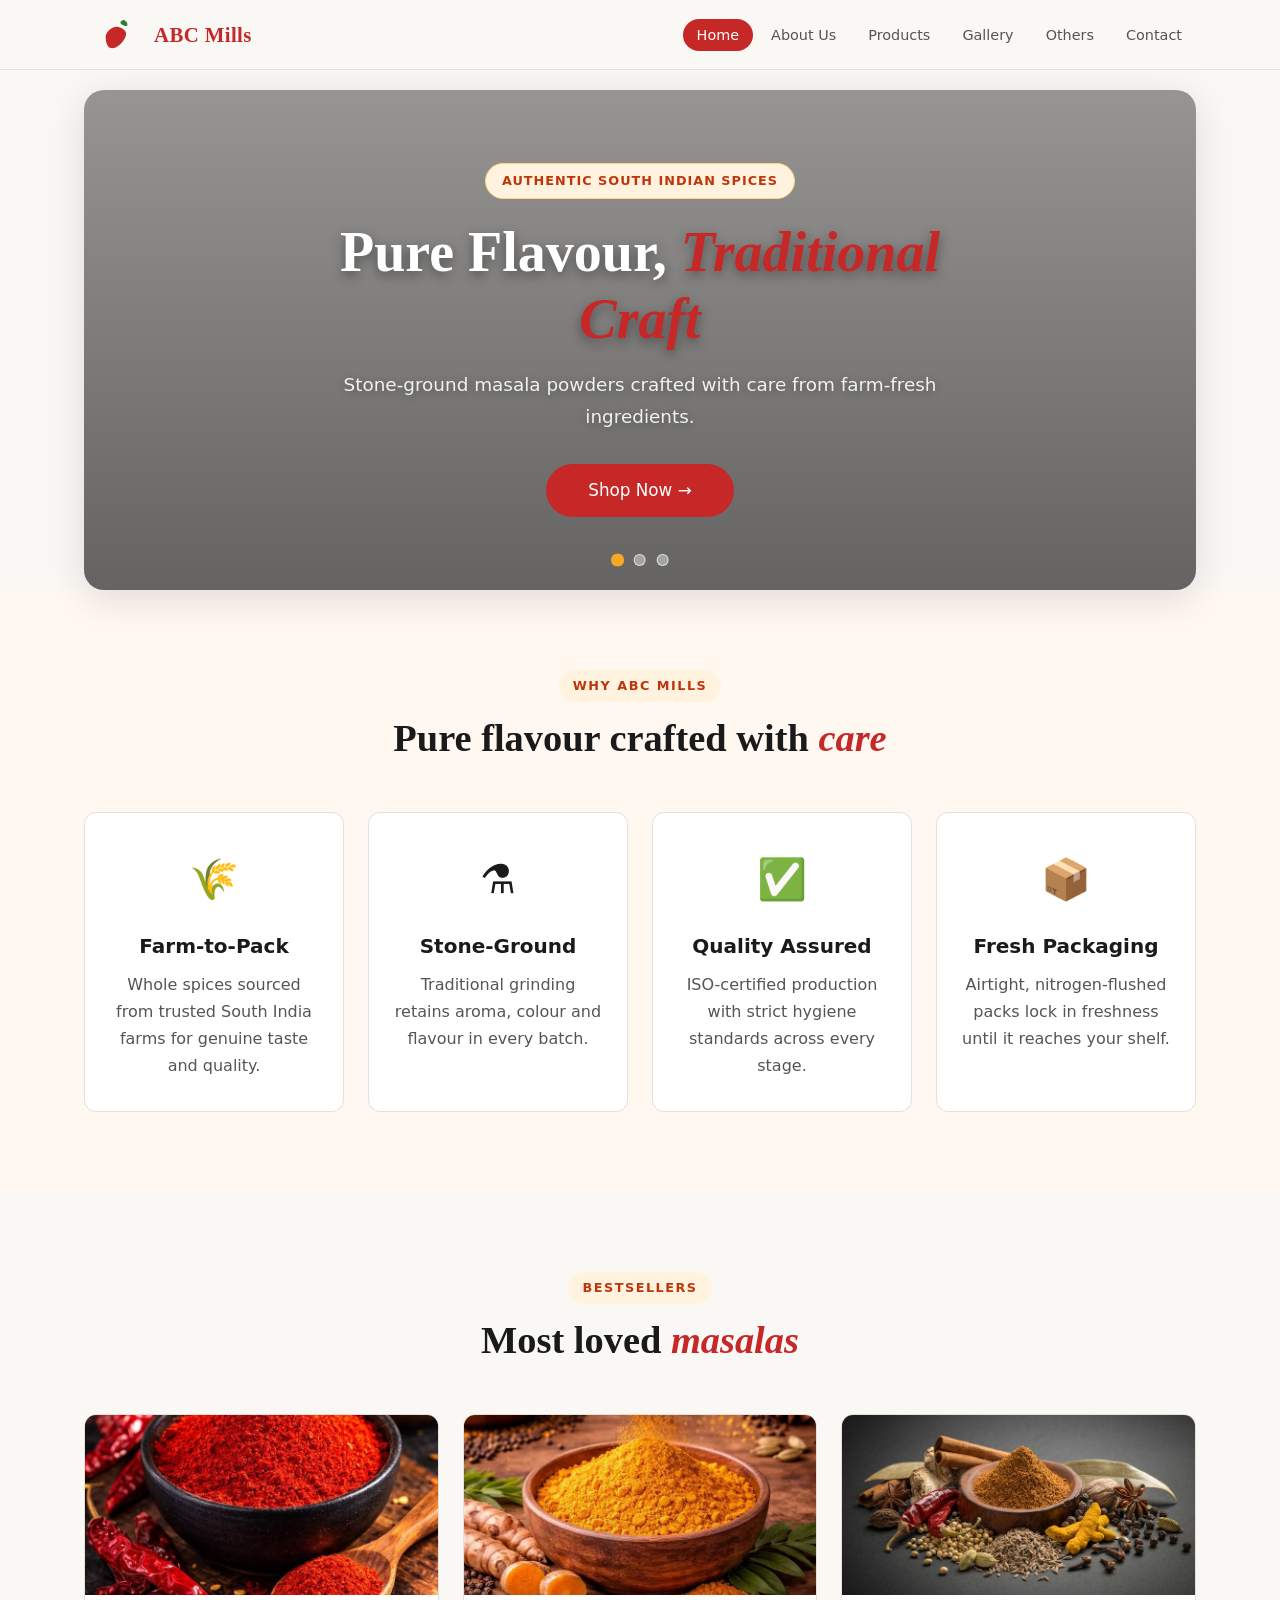
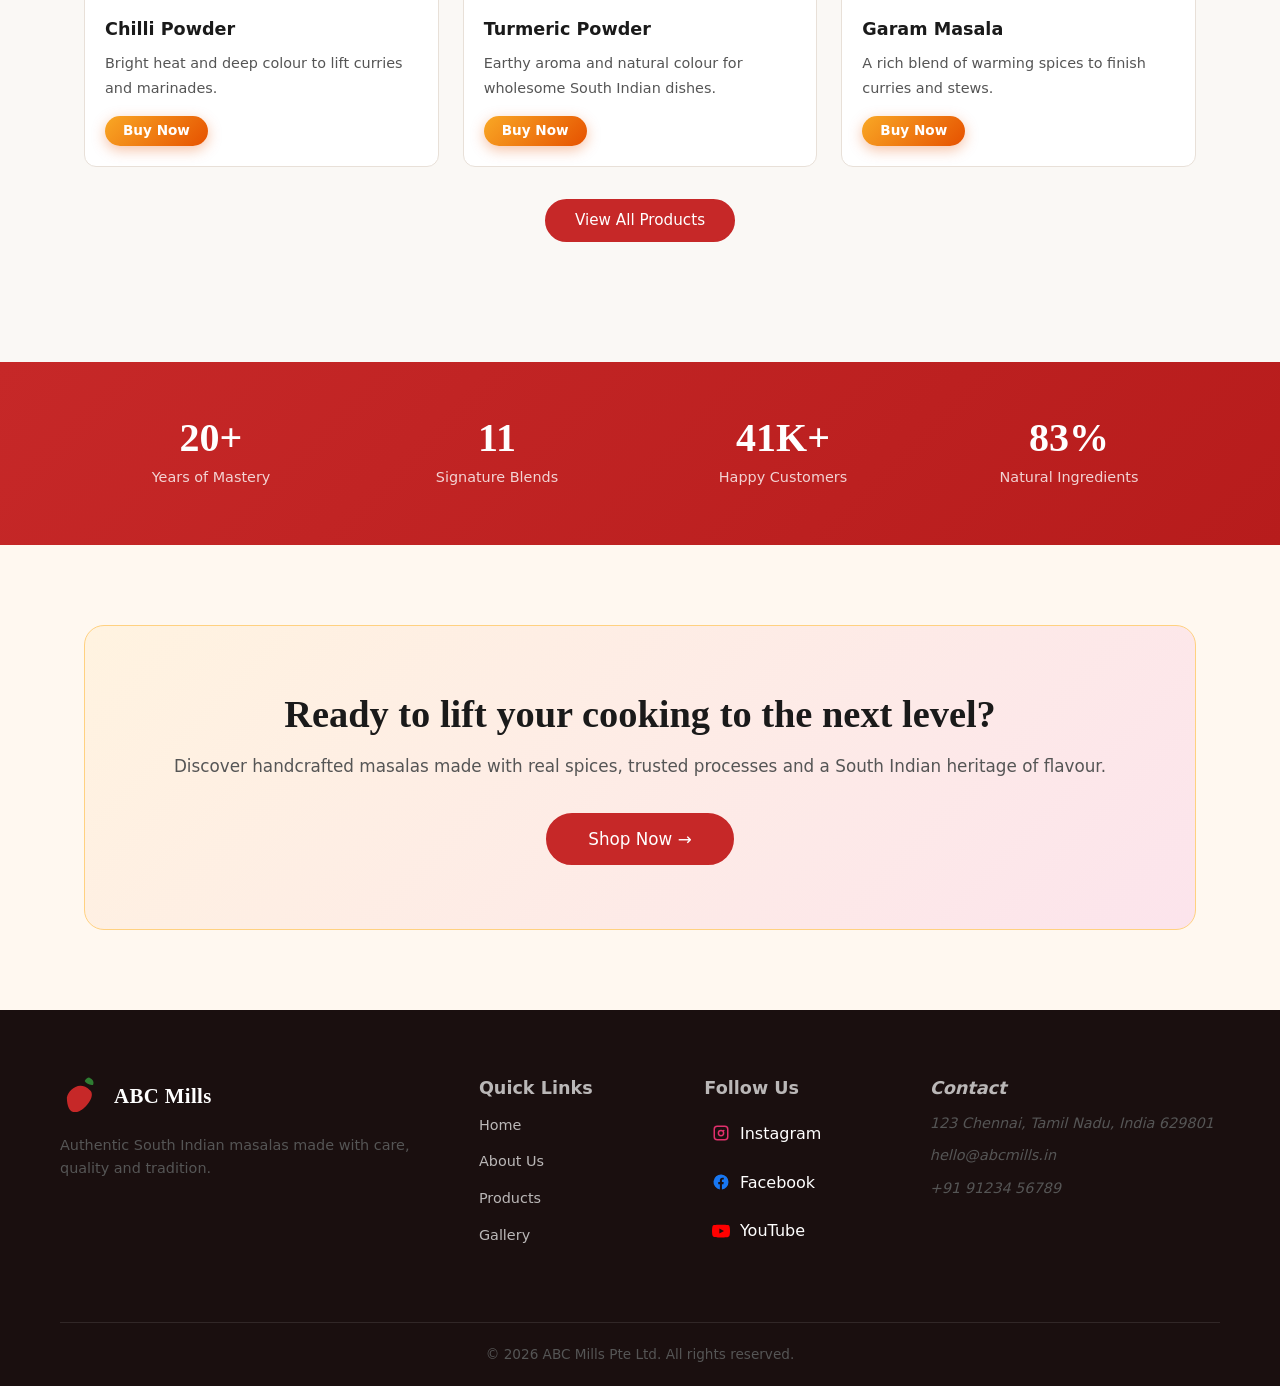
==== commit 060d54f3: "Akil" ====
--- a/index.html
+++ b/index.html
@@ -30,57 +30,6 @@
   <link href="https://fonts.googleapis.com/css2?family=Playfair+Display:ital,wght@0,400;0,600;0,700;1,400&family=DM+Sans:wght@300;400;500;600&display=swap" rel="stylesheet" />
   <link rel="stylesheet" href="https://cdnjs.cloudflare.com/ajax/libs/font-awesome/6.5.1/css/all.min.css" integrity="sha512-DTOQO9RWCH3ppGqcWaEA1BIZOC6xxalwEsw9c2QQeAIftl+Vegovlnee1c9QX4TctnWMn13TZye+giMm8e2LwA==" crossorigin="anonymous" referrerpolicy="no-referrer" />
   <link rel="stylesheet" href="css/style.css" />
-
-  <style>
-    .hero-banner-section {
-      padding-top: calc(var(--nav-height) + 1.25rem); /* space below fixed nav */
-      padding-bottom: 0;
-    }
-    @media (max-width: 640px) {
-      .hero-banner-section {
-        padding-top: calc(var(--nav-height) + 1rem);
-      }
-    }
-
-    .btn-buy {
-      background: linear-gradient(135deg, #f9a825, #e65100);
-      color: #fff !important;
-      border: none;
-      font-weight: 600;
-      box-shadow: 0 4px 14px rgba(230, 81, 0, 0.35);
-      transition: all 0.25s ease;
-    }
-    .btn-buy:hover {
-      background: linear-gradient(135deg, #ffb300, #bf360c);
-      transform: translateY(-2px);
-      box-shadow: 0 6px 20px rgba(230, 81, 0, 0.5);
-    }
-
-    .stat-num {
-      display: block;
-      font-family: var(--font-display);
-      font-size: 2.5rem;
-      font-weight: 700;
-      color: #fff;
-      line-height: 1;
-      transition: opacity 0.3s;
-    }
-
-    .hero-badge {
-      display: inline-block;
-      background: rgba(255,255,255,0.15);
-      color: #fff;
-      font-size: 0.8rem;
-      font-weight: 600;
-      letter-spacing: 1px;
-      text-transform: uppercase;
-      padding: 6px 16px;
-      border-radius: 100px;
-      margin-bottom: 1.25rem;
-      border: 1px solid rgba(255,255,255,0.3);
-      backdrop-filter: blur(4px);
-    }
-  </style>
 </head>
 <body data-page="home">
   <nav class="navbar" id="navbar" role="navigation" aria-label="Primary navigation">
@@ -94,7 +43,6 @@
         </span>
         <div>
           <span class="logo-name">ABC Mills</span>
-          <span class="logo-tagline">Pte Ltd</span>
         </div>
       </a>
       <button class="hamburger" id="hamburger" aria-controls="navLinks" aria-expanded="false" aria-label="Toggle menu">
@@ -271,13 +219,12 @@
             </span>
             <div>
               <span class="logo-name">ABC Mills</span>
-              <span class="logo-tagline">Pte Ltd</span>
             </div>
           </div>
           <p>Authentic South Indian masalas made with care, quality and tradition.</p>
         </div>
         <nav class="footer-nav" aria-label="Footer explore links">
-          <h4>Explore</h4>
+          <h4>Quick Links</h4>
           <ul>
             <li><a href="index.html">Home</a></li>
             <li><a href="about.html">About Us</a></li>
@@ -285,14 +232,14 @@
             <li><a href="gallery.html">Gallery</a></li>
           </ul>
         </nav>
-        <nav class="footer-nav" aria-label="Footer more links">
-          <h4>More</h4>
-          <ul>
-            <li><a href="others.html">Others</a></li>
-            <li><a href="contact.html">Contact</a></li>
-            <li><a href="dummy-shop.html">Shop</a></li>
+        <div class="footer-social" aria-label="Follow us">
+          <h4>Follow Us</h4>
+          <ul class="social-list">
+            <li><a href="#" aria-label="Instagram" class="social-link social-instagram"><svg xmlns="http://www.w3.org/2000/svg" viewBox="0 0 24 24" width="18" height="18" fill="currentColor"><path d="M7 2h10a5 5 0 0 1 5 5v10a5 5 0 0 1-5 5H7a5 5 0 0 1-5-5V7a5 5 0 0 1 5-5zm0 2a3 3 0 0 0-3 3v10a3 3 0 0 0 3 3h10a3 3 0 0 0 3-3V7a3 3 0 0 0-3-3H7zm5 3.5a4.5 4.5 0 1 1 0 9 4.5 4.5 0 0 1 0-9zm0 2a2.5 2.5 0 1 0 0 5 2.5 2.5 0 0 0 0-5zm4.75-.9a1.05 1.05 0 1 1-2.1 0 1.05 1.05 0 0 1 2.1 0z"/></svg> Instagram</a></li>
+            <li><a href="#" aria-label="Facebook" class="social-link social-facebook"><svg xmlns="http://www.w3.org/2000/svg" viewBox="0 0 24 24" width="18" height="18" fill="currentColor"><path d="M22 12a10 10 0 1 0-11.5 9.9v-7h-2.2V12h2.2V9.8c0-2.2 1.3-3.4 3.3-3.4.95 0 1.95.17 1.95.17v2.15h-1.1c-1.08 0-1.42.67-1.42 1.36V12h2.42l-.39 2.9h-2.03v7A10 10 0 0 0 22 12z"/></svg> Facebook</a></li>
+            <li><a href="#" aria-label="YouTube" class="social-link social-youtube"><svg xmlns="http://www.w3.org/2000/svg" viewBox="0 0 24 24" width="18" height="18" fill="currentColor"><path d="M23.5 6.2a3 3 0 0 0-2.1-2.12C19.5 3.5 12 3.5 12 3.5s-7.5 0-9.4.58A3 3 0 0 0 .5 6.2 31.3 31.3 0 0 0 0 12a31.3 31.3 0 0 0 .5 5.8 3 3 0 0 0 2.1 2.12C4.5 20.5 12 20.5 12 20.5s7.5 0 9.4-.58a3 3 0 0 0 2.1-2.12A31.3 31.3 0 0 0 24 12a31.3 31.3 0 0 0-.5-5.8zM9.8 15.2V8.8l6.2 3.2-6.2 3.2z"/></svg> YouTube</a></li>
           </ul>
-        </nav>
+        </div>
         <address class="footer-contact">
           <h4>Contact</h4>
           <p>123 Chennai, Tamil Nadu, India 629801</p>
@@ -307,43 +254,5 @@
   </footer>
 
   <script src="js/main.js"></script>
-  <script>
-    (function () {
-      const statNums = document.querySelectorAll('.stat-num[data-target]');
-      if (!statNums.length) return;
-
-      function animateCount(el) {
-        const target = parseInt(el.dataset.target, 10);
-        const suffix = el.dataset.suffix || '';
-        const duration = 1800; // ms
-        const startTime = performance.now();
-
-        function update(currentTime) {
-          const elapsed = currentTime - startTime;
-          const progress = Math.min(elapsed / duration, 1);
-          const eased = 1 - Math.pow(1 - progress, 3);
-          const current = Math.floor(eased * target);
-          el.textContent = current + suffix;
-          if (progress < 1) requestAnimationFrame(update);
-        }
-
-        requestAnimationFrame(update);
-      }
-
-      const observer = new IntersectionObserver(
-        (entries) => {
-          entries.forEach((entry) => {
-            if (entry.isIntersecting) {
-              animateCount(entry.target);
-              observer.unobserve(entry.target); // run once
-            }
-          });
-        },
-        { threshold: 0.4 }
-      );
-
-      statNums.forEach((el) => observer.observe(el));
-    })();
-  </script>
 </body>
 </html>
--- a/css/style.css
+++ b/css/style.css
@@ -139,12 +139,21 @@
 .nav-logo {
   display: flex;
   align-items: center;
-  gap: 10px;
+  gap: 12px;
   cursor: pointer;
+  padding: 6px 10px;
+  border-radius: 14px;
+  background: transparent;
+  box-shadow: none;
+  transition: transform 0.18s ease, box-shadow 0.18s ease;
+}
+.nav-logo:hover {
+  transform: translateY(-3px) scale(1.02);
+  box-shadow: 0 10px 28px rgba(0,0,0,0.12);
 }
 .logo-icon { font-size: 1.8rem; line-height: 1; }
-.logo-name { display: block; font-family: var(--font-display); font-size: 1.25rem; font-weight: 700; color: var(--primary); line-height: 1.1; }
-.logo-tagline { display: block; font-size: 0.7rem; color: var(--text-light); letter-spacing: 1px; text-transform: uppercase; }
+.logo-name { display: block; font-family: var(--font-display); font-size: 1.3rem; font-weight: 700; color: var(--primary); line-height: 1.05; letter-spacing: 0.4px; }
+.logo-tagline { display: block; font-size: 0.72rem; color: var(--text-light); letter-spacing: 1px; text-transform: uppercase; }
 
 /* SVG logo sizing */
 .logo-icon {
@@ -155,6 +164,22 @@
   height: 44px;
 }
 .logo-icon svg { width: 100%; height: 100%; display: block; }
+
+/* Nav-specific logo badge styling (keeps footer logo unchanged) */
+.nav-logo .logo-icon {
+  width: 48px;
+  height: 48px;
+  border-radius: 10px;
+  padding: 6px;
+  background: transparent;
+  box-shadow: none;
+}
+.nav-logo .logo-icon svg { filter: none; }
+/* If the logo is an image, make it fit the badge area */
+.nav-logo .logo-icon {
+  display: inline-block;
+  object-fit: contain;
+}
 
 .nav-links {
   display: flex;
@@ -399,11 +424,16 @@
   align-items: center;
   justify-content: center;
   position: relative;
+  overflow: hidden;
 }
 .product-img img {
   width: 100%;
   height: 100%;
   object-fit: cover;
+  transition: transform 0.5s ease;
+}
+.product-card:hover .product-img img {
+  transform: scale(1.08);
 }
 .product-emoji { font-size: 3.5rem; }
 .product-info { padding: 1.25rem; }
@@ -614,15 +644,25 @@
 .testimonial-slider-wrapper {
   position: relative;
   overflow: hidden;
-}
+  /* Accessibility: keyboard focus outline */
+  outline: none;
+}
+.testimonial-slider-wrapper:focus-visible {
+  outline: 2px solid var(--primary);
+  outline-offset: 4px;
+  border-radius: var(--radius);
+}
+
 .testimonial-slider {
   display: flex;
   gap: 1.25rem;
   transition: transform 0.45s cubic-bezier(.2,.9,.2,1);
   will-change: transform;
 }
+
 .testimonial-slide {
-  flex: 0 0 calc(100% / 3);
+  flex: 0 0 calc((100% - 2.5rem) / 3);
+  min-width: 0; /* Prevent flex item overflow */
 }
 
 .slider-btn {
@@ -640,8 +680,10 @@
   cursor: pointer;
   box-shadow: var(--shadow);
   transition: transform 0.18s ease, background 0.18s ease;
+  z-index: 2;
 }
 .slider-btn:hover { transform: translateY(-50%) scale(1.04); background: #fff; }
+.slider-btn:focus-visible { outline: 2px solid var(--primary); outline-offset: 2px; }
 .slider-prev { left: 12px; }
 .slider-next { right: 12px; }
 
@@ -658,11 +700,15 @@
   background: rgba(0,0,0,0.12);
   border: 1px solid rgba(0,0,0,0.08);
   cursor: pointer;
-}
+  transition: background 0.2s ease, transform 0.2s ease;
+  padding: 0;
+}
+.slider-dot:hover { transform: scale(1.2); }
 .slider-dot.active { background: var(--primary); border-color: transparent; }
+.slider-dot:focus-visible { outline: 2px solid var(--primary); outline-offset: 2px; }
 
 @media (max-width: 900px) {
-  .testimonial-slide { flex: 0 0 calc(100% / 2); }
+  .testimonial-slide { flex: 0 0 calc((100% - 1.25rem) / 2); }
 }
 @media (max-width: 600px) {
   .testimonial-slide { flex: 0 0 100%; }
@@ -777,6 +823,27 @@
 .footer-brand p { font-size: 0.9rem; line-height: 1.6; }
 
 .footer-nav ul { list-style: none; }
+
+/* Footer social links (replaces "More" column) */
+.footer-social h4 { margin-bottom: 0.6rem; }
+.social-list { list-style: none; padding: 0; margin: 0; display: flex; flex-direction: column; gap: 0.6rem; }
+.social-link {
+  display: inline-flex;
+  align-items: center;
+  gap: 0.6rem;
+  color: #ffffff; /* ensure link text is white */
+  text-decoration: none;
+  padding: 6px 8px;
+  border-radius: 8px;
+  transition: background 0.18s ease, color 0.18s ease, transform 0.12s ease;
+}
+.social-link svg { width: 18px; height: 18px; display: inline-block; flex-shrink: 0; }
+.social-link:hover { background: rgba(255,255,255,0.03); transform: translateY(-2px); }
+/* Keep SVG icons in their brand colors while text remains white */
+.social-instagram svg { color: #E1306C; }
+.social-facebook svg  { color: #1877F2; }
+.social-youtube svg   { color: #FF0000; }
+
 .footer-nav li { margin-bottom: 0.6rem; }
 .footer-nav a { font-size: 0.9rem; transition: color 0.2s; }
 .footer-nav a:hover { color: var(--accent); }
@@ -858,7 +925,6 @@
   .products-grid--large { grid-template-columns: 1fr; }
 }
 
-
 /* ===== FONT AWESOME PRODUCT ICONS ===== */
 .product-fa-icon {
   font-size: 3rem;
@@ -877,21 +943,75 @@
   opacity: 0.9;
 }
 
-/* Ensure product images work with both img tags and icon containers */
-.product-img {
-  height: 180px;
-  display: flex;
-  align-items: center;
-  justify-content: center;
-  position: relative;
-  overflow: hidden;
-}
-.product-img img {
-  width: 100%;
-  height: 100%;
-  object-fit: cover;
-  transition: transform 0.5s ease;
-}
-.product-card:hover .product-img img {
-  transform: scale(1.08);
-}
+/* ===== MOVED INLINE STYLES FROM HTML PAGES ===== */
+/* index.html / products.html: hero banner spacing and .btn-buy */
+.hero-banner-section {
+  padding-top: calc(var(--nav-height) + 1.25rem);
+  padding-bottom: 0;
+}
+@media (max-width: 640px) {
+  .hero-banner-section { padding-top: calc(var(--nav-height) + 1rem); }
+}
+
+.btn-buy {
+  background: linear-gradient(135deg, #f9a825, #e65100);
+  color: #fff !important;
+  border: none;
+  font-weight: 600;
+  box-shadow: 0 4px 14px rgba(230, 81, 0, 0.35);
+  transition: all 0.25s ease;
+}
+.btn-buy:hover {
+  background: linear-gradient(135deg, #ffb300, #bf360c);
+  transform: translateY(-2px);
+  box-shadow: 0 6px 20px rgba(230, 81, 0, 0.5);
+}
+
+/* about.html: icon sizing helpers */
+.icon-svg, .vm-icon, .value-icon { display: inline-flex; align-items: center; justify-content: center; }
+.icon-svg svg, .vm-icon svg, .value-icon svg { width: 2.5rem; height: 2.5rem; fill: currentColor; }
+.vm-icon svg { width: 3rem; height: 3rem; }
+.value-icon svg { width: 2rem; height: 2rem; }
+.about-img-card span { display: inline-flex; align-items: center; justify-content: center; font-size: 2rem; }
+
+/* gallery.html: fancybox custom styles moved from page head */
+.fancybox-container .fancybox-thumbs {
+  top: 0;
+  right: 0;
+  bottom: 0;
+  left: auto;
+  width: 140px;
+  background: rgba(30, 30, 30, 0.95);
+  padding: 8px 4px;
+  box-sizing: border-box;
+}
+.fancybox-container .fancybox-thumbs__list { display: flex; flex-direction: column; gap: 6px; padding: 0; margin: 0; }
+.fancybox-container .fancybox-thumbs__list a {
+  width: 120px !important;
+  height: 80px !important;
+  max-width: none !important;
+  max-height: none !important;
+  margin: 0 auto;
+  border-radius: 4px;
+  border: 2px solid transparent;
+  opacity: 0.7;
+  transition: all 0.2s ease;
+}
+.fancybox-container .fancybox-thumbs__list a.fancybox-thumbs-active { border-color: var(--accent, #f9a825); opacity: 1; }
+.fancybox-container .fancybox-thumbs__list a:hover { opacity: 1; }
+.fancybox-container .fancybox-stage { right: 140px; }
+.fancybox-container .fancybox-caption { right: 140px; }
+.fancybox-container .fancybox-toolbar { right: 150px; }
+@media (max-width: 768px) {
+  .fancybox-container .fancybox-thumbs { display: none !important; }
+  .fancybox-container .fancybox-stage,
+  .fancybox-container .fancybox-caption,
+  .fancybox-container .fancybox-toolbar { right: 0; }
+}
+
+/* contact.html: contact link and icon sizing */
+.contact-link { color: var(--text-muted); transition: color 0.2s; }
+.contact-link:hover { color: var(--primary); }
+.ci-icon { display: inline-flex; align-items: center; justify-content: center; color: var(--primary); }
+.ci-icon svg { width: 1.5rem; height: 1.5rem; }
+.social-btn svg { width: 1rem; height: 1rem; }
